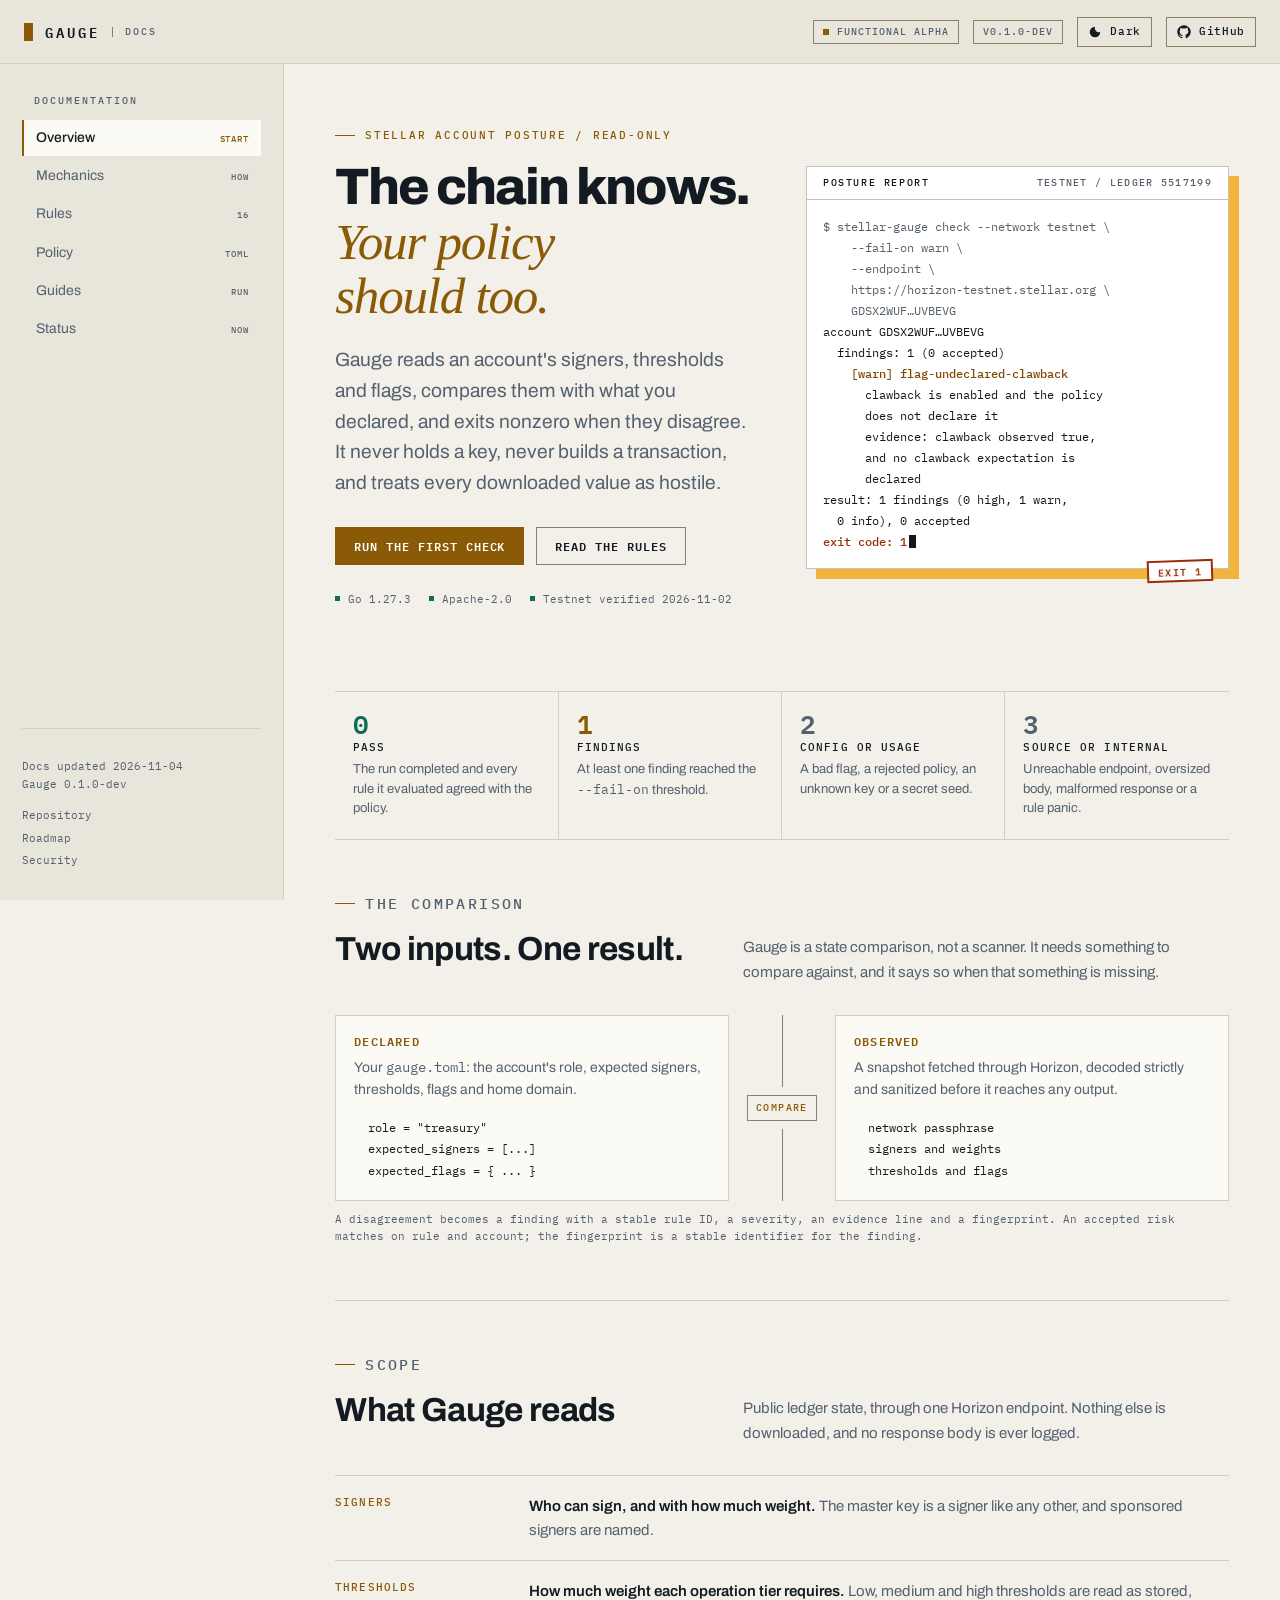
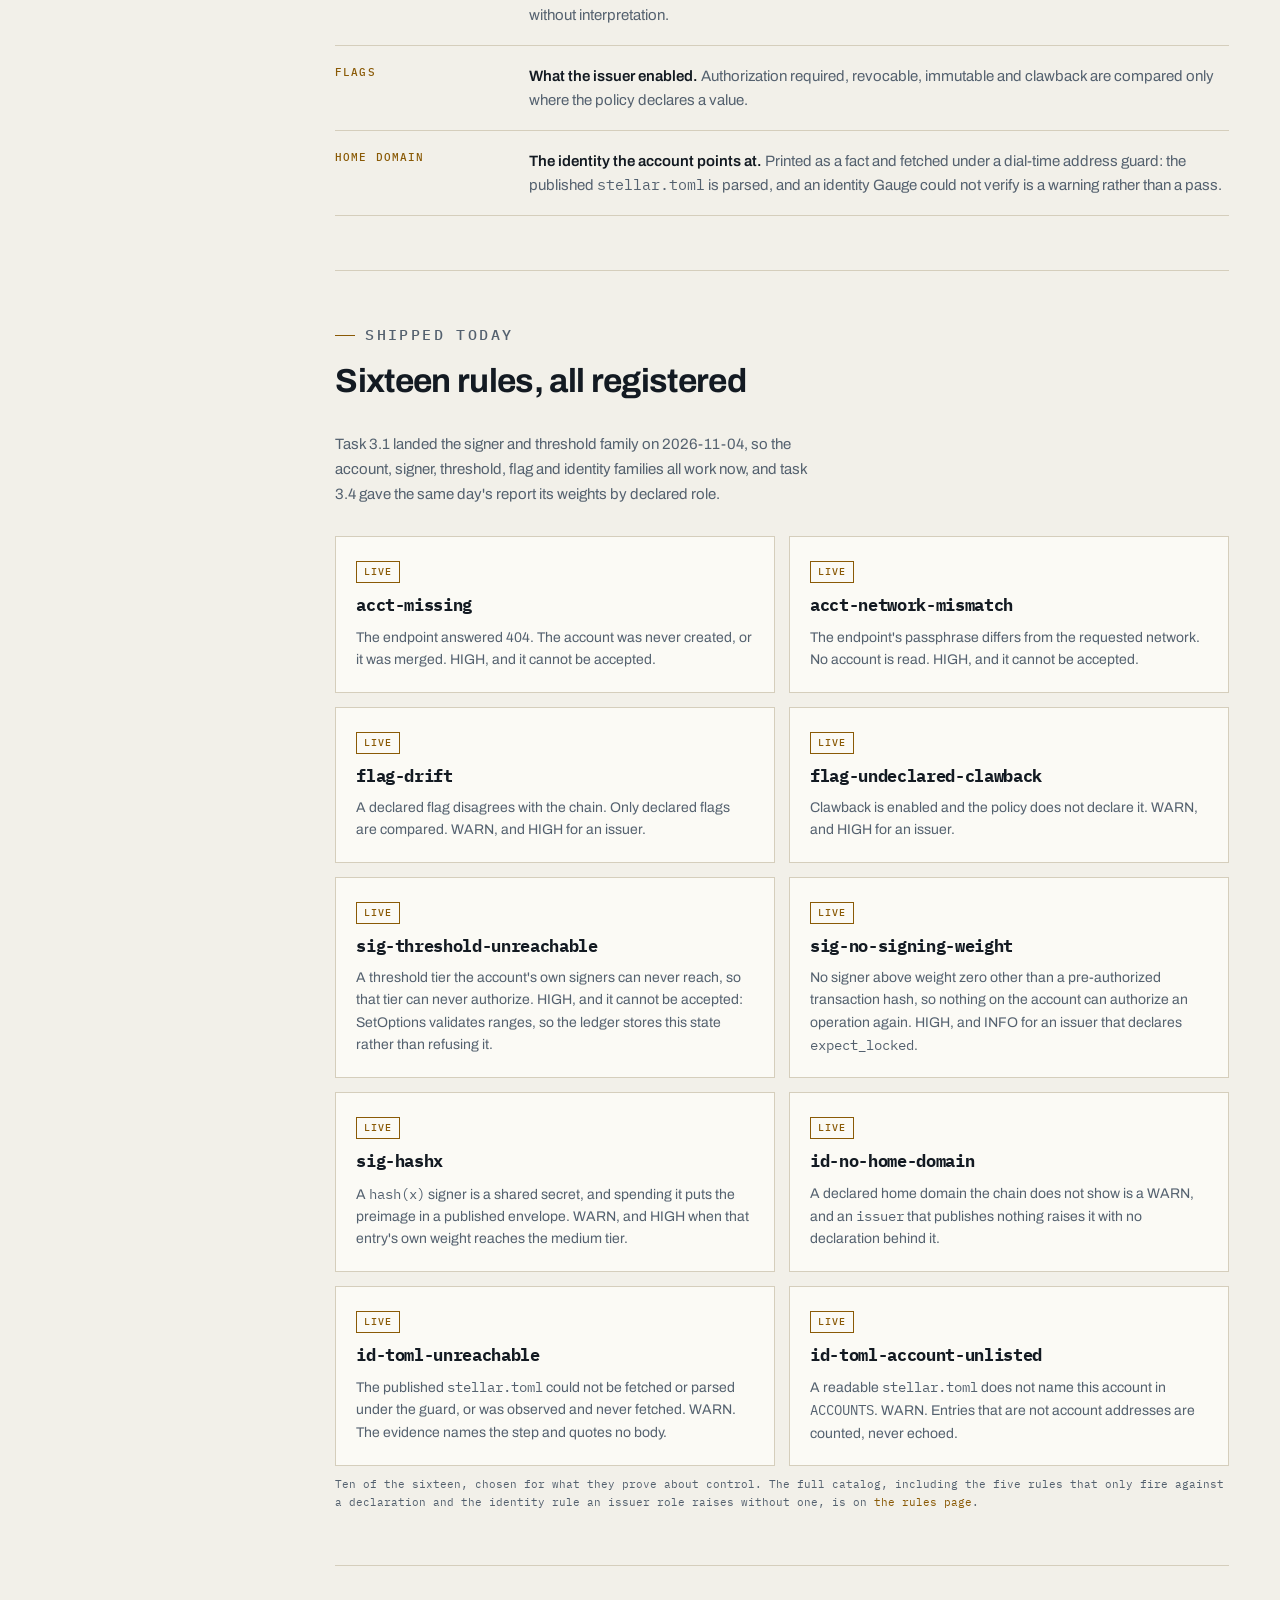
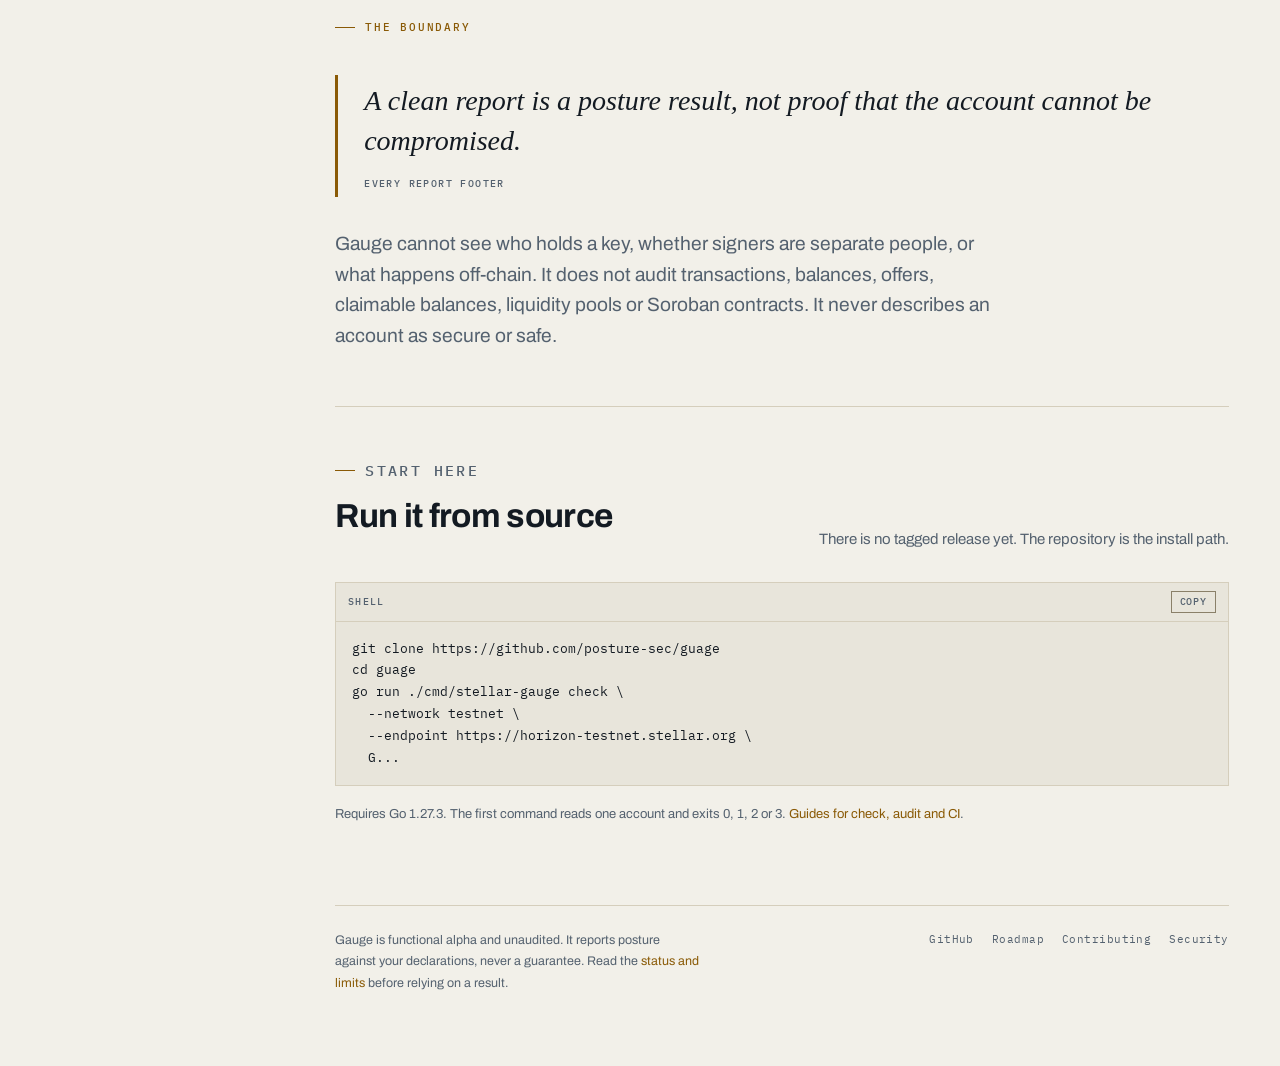
==== site/index.html @ 460bf040 "feat(policy): weight findings by declared role (3.4) 3.1 registered nine rules that report who can a" ====
<!doctype html>
<html lang="en">
<head>
  <meta charset="utf-8">
  <meta name="viewport" content="width=device-width, initial-scale=1">
  <title>Gauge: read-only posture audits for Stellar accounts</title>
  <meta name="description" content="Gauge reads a Stellar account's signers, thresholds and flags, compares them with the policy you declared, and exits nonzero when they disagree. Read-only, secret-free, fail-closed.">
  <meta property="og:type" content="website">
  <meta property="og:title" content="Gauge: read-only posture audits for Stellar accounts">
  <meta property="og:description" content="Compare the signers, thresholds and flags Stellar holds with the policy you declared. Read-only. Secret-free. Fail-closed.">
  <meta property="og:url" content="https://posture-sec.github.io/guage/">
  <meta property="og:image" content="https://posture-sec.github.io/guage/assets/og.png">
  <link rel="icon" href="assets/favicon.svg" type="image/svg+xml">
  <meta name="theme-color" content="#080b10">
  <script>
    // Choose the theme before first paint so neither mode flashes the other.
    (() => {
      let stored = null;
      try { stored = localStorage.getItem("gauge-theme"); } catch {}
      const light = stored ? stored === "light" : matchMedia("(prefers-color-scheme: light)").matches;
      document.documentElement.dataset.theme = light ? "light" : "dark";
      document.documentElement.dataset.themeReady = "";
    })();
  </script>
  <link rel="preconnect" href="https://fonts.googleapis.com">
  <link rel="preconnect" href="https://fonts.gstatic.com" crossorigin>
  <link href="https://fonts.googleapis.com/css2?family=Archivo:wght@400;500;600;700;800&family=IBM+Plex+Mono:wght@400;500;600&display=swap" rel="stylesheet">
  <link rel="stylesheet" href="assets/site.css">
  <script src="assets/site.js" defer></script>
</head>
<body data-page="overview">
  <a class="skip-link" href="#main">Skip to content</a>
  <div class="site">
    <header class="topbar">
      <a class="brand" href="index.html"><span class="brand-mark"></span>Gauge<span class="brand-sub">docs</span></a>
      <div class="topbar-right">
        <span class="status-pill">Functional alpha</span>
        <span class="version-pill">v0.1.0-dev</span>
        <button class="theme-toggle" type="button" aria-label="Switch to light theme">
          <svg class="icon-sun" viewBox="0 0 24 24" aria-hidden="true"><circle cx="12" cy="12" r="5" fill="currentColor"/><path fill="none" stroke="currentColor" stroke-width="2" d="M12 1.5v3M12 19.5v3M1.5 12h3M19.5 12h3M4.4 4.4l2.1 2.1M17.5 17.5l2.1 2.1M19.6 4.4l-2.1 2.1M6.5 17.5l-2.1 2.1"/></svg>
          <svg class="icon-moon" viewBox="0 0 24 24" aria-hidden="true"><path fill="currentColor" d="M12 3a9 9 0 1 0 9 9 7 7 0 0 1-9-9z"/></svg>
          <span>Light</span>
        </button>
        <a class="icon-link" href="https://github.com/posture-sec/guage">
          <svg viewBox="0 0 24 24" aria-hidden="true"><path fill="currentColor" d="M12 .5C5.7.5.5 5.7.5 12c0 5.1 3.3 9.4 7.9 10.9.6.1.8-.3.8-.6v-2c-3.2.7-3.9-1.5-3.9-1.5-.5-1.3-1.2-1.7-1.2-1.7-1-.7.1-.7.1-.7 1.1.1 1.7 1.2 1.7 1.2 1 1.7 2.6 1.2 3.2.9.1-.7.4-1.2.7-1.5-2.6-.3-5.3-1.3-5.3-5.8 0-1.3.5-2.3 1.2-3.1-.1-.3-.5-1.5.1-3.1 0 0 1-.3 3.2 1.2a11 11 0 0 1 5.8 0C17.1 4.2 18.1 4.5 18.1 4.5c.6 1.6.2 2.8.1 3.1.8.8 1.2 1.8 1.2 3.1 0 4.5-2.7 5.5-5.3 5.8.4.4.8 1.1.8 2.2v3.3c0 .3.2.7.8.6 4.6-1.5 7.9-5.8 7.9-10.9C23.5 5.7 18.3.5 12 .5z"/></svg>
          <span>GitHub</span>
        </a>
      </div>
    </header>

    <aside class="sidebar">
      <p class="side-label">Documentation</p>
      <nav class="side-nav" aria-label="Documentation">
        <a href="index.html" aria-current="page">Overview <span>start</span></a>
        <a href="mechanics.html">Mechanics <span>how</span></a>
        <a href="rules.html">Rules <span>16</span></a>
        <a href="policy.html">Policy <span>toml</span></a>
        <a href="guides.html">Guides <span>run</span></a>
        <a href="status.html">Status <span>now</span></a>
      </nav>
      <div class="side-meta">
        <p>Docs updated 2026-11-04<br>Gauge 0.1.0-dev</p>
        <a href="https://github.com/posture-sec/guage">Repository</a>
        <a href="https://github.com/posture-sec/guage/blob/main/ROADMAP.md">Roadmap</a>
        <a href="https://github.com/posture-sec/guage/blob/main/SECURITY.md">Security</a>
      </div>
    </aside>

    <main class="main" id="main">
      <div class="content">
        <section class="hero">
          <div class="hero-copy">
            <p class="eyebrow">Stellar account posture / read-only</p>
            <h1>The chain knows. <em>Your policy should too.</em></h1>
            <p class="lede">Gauge reads an account's signers, thresholds and flags, compares them with what you declared, and exits nonzero when they disagree. It never holds a key, never builds a transaction, and treats every downloaded value as hostile.</p>
            <div class="hero-actions">
              <a class="button" href="guides.html">Run the first check</a>
              <a class="button button--ghost" href="rules.html">Read the rules</a>
            </div>
            <ul class="hero-meta">
              <li>Go 1.27.3</li>
              <li>Apache-2.0</li>
              <li>Testnet verified 2026-11-02</li>
            </ul>
          </div>

          <figure class="report" aria-label="Excerpt of a Gauge report from a testnet run">
            <figcaption class="report-head">
              <span class="report-title">Posture report</span>
              <span>testnet / ledger 5517199</span>
            </figcaption>
            <pre class="report-body"><span class="report-line report-line--dim" style="--i:0">$ stellar-gauge check --network testnet \
    --fail-on warn \
    --endpoint \
    https://horizon-testnet.stellar.org \
    GDSX2WUF…UVBEVG</span><span class="report-line" style="--i:1">account GDSX2WUF…UVBEVG</span><span class="report-line" style="--i:2">  findings: 1 (0 accepted)</span><span class="report-line report-line--warn" style="--i:3">    [warn] flag-undeclared-clawback</span><span class="report-line" style="--i:4">      clawback is enabled and the policy</span><span class="report-line" style="--i:5">      does not declare it</span><span class="report-line" style="--i:6">      evidence: clawback observed true,</span><span class="report-line" style="--i:7">      and no clawback expectation is</span><span class="report-line" style="--i:8">      declared</span><span class="report-line" style="--i:9">result: 1 findings (0 high, 1 warn,</span><span class="report-line" style="--i:10">  0 info), 0 accepted</span><span class="report-line report-line--high" style="--i:11">exit code: 1<span class="caret" aria-hidden="true"></span></span></pre>
            <span class="stamp">Exit 1</span>
          </figure>
        </section>

        <section class="rail" aria-label="Exit codes">
          <div class="rail-item">
            <span class="rail-code">0</span>
            <span class="rail-label">Pass</span>
            <p class="rail-copy">The run completed and every rule it evaluated agreed with the policy.</p>
          </div>
          <div class="rail-item">
            <span class="rail-code">1</span>
            <span class="rail-label">Findings</span>
            <p class="rail-copy">At least one finding reached the <code>--fail-on</code> threshold.</p>
          </div>
          <div class="rail-item">
            <span class="rail-code">2</span>
            <span class="rail-label">Config or usage</span>
            <p class="rail-copy">A bad flag, a rejected policy, an unknown key or a secret seed.</p>
          </div>
          <div class="rail-item">
            <span class="rail-code">3</span>
            <span class="rail-label">Source or internal</span>
            <p class="rail-copy">Unreachable endpoint, oversized body, malformed response or a rule panic.</p>
          </div>
        </section>

        <section class="section">
          <div class="section-head">
            <div>
              <p class="eyebrow">The comparison</p>
              <h2>Two inputs. One result.</h2>
            </div>
            <p>Gauge is a state comparison, not a scanner. It needs something to compare against, and it says so when that something is missing.</p>
          </div>
          <div class="flow">
            <div class="flow-card">
              <h3>Declared</h3>
              <p>Your <code>gauge.toml</code>: the account's role, expected signers, thresholds, flags and home domain.</p>
              <ul class="flow-list">
                <li>role = "treasury"</li>
                <li>expected_signers = [...]</li>
                <li>expected_flags = { ... }</li>
              </ul>
            </div>
            <div class="flow-op" aria-hidden="true"><span>Compare</span></div>
            <div class="flow-card">
              <h3>Observed</h3>
              <p>A snapshot fetched through Horizon, decoded strictly and sanitized before it reaches any output.</p>
              <ul class="flow-list">
                <li>network passphrase</li>
                <li>signers and weights</li>
                <li>thresholds and flags</li>
              </ul>
            </div>
          </div>
          <p class="table-caption">A disagreement becomes a finding with a stable rule ID, a severity, an evidence line and a fingerprint. An accepted risk matches on rule and account; the fingerprint is a stable identifier for the finding.</p>
        </section>

        <section class="section">
          <div class="section-head">
            <div>
              <p class="eyebrow">Scope</p>
              <h2>What Gauge reads</h2>
            </div>
            <p>Public ledger state, through one Horizon endpoint. Nothing else is downloaded, and no response body is ever logged.</p>
          </div>
          <dl class="ledger">
            <div class="ledger-row">
              <dt>Signers</dt>
              <dd><strong>Who can sign, and with how much weight.</strong> The master key is a signer like any other, and sponsored signers are named.</dd>
            </div>
            <div class="ledger-row">
              <dt>Thresholds</dt>
              <dd><strong>How much weight each operation tier requires.</strong> Low, medium and high thresholds are read as stored, without interpretation.</dd>
            </div>
            <div class="ledger-row">
              <dt>Flags</dt>
              <dd><strong>What the issuer enabled.</strong> Authorization required, revocable, immutable and clawback are compared only where the policy declares a value.</dd>
            </div>
            <div class="ledger-row">
              <dt>Home domain</dt>
              <dd><strong>The identity the account points at.</strong> Printed as a fact and fetched under a dial-time address guard: the published <code>stellar.toml</code> is parsed, and an identity Gauge could not verify is a warning rather than a pass.</dd>
            </div>
          </dl>
        </section>

        <section class="section">
          <div class="section-head">
            <div>
              <p class="eyebrow">Shipped today</p>
              <h2>Sixteen rules, all registered</h2>
            </div>
            <p>Task 3.1 landed the signer and threshold family on 2026-11-04, so the account, signer, threshold, flag and identity families all work now, and task 3.4 gave the same day's report its weights by declared role.</p>
          </div>
          <div class="cards">
            <article class="card">
              <span class="chip chip--live">Live</span>
              <h3><code>acct-missing</code></h3>
              <p>The endpoint answered 404. The account was never created, or it was merged. HIGH, and it cannot be accepted.</p>
            </article>
            <article class="card">
              <span class="chip chip--live">Live</span>
              <h3><code>acct-network-mismatch</code></h3>
              <p>The endpoint's passphrase differs from the requested network. No account is read. HIGH, and it cannot be accepted.</p>
            </article>
            <article class="card">
              <span class="chip chip--live">Live</span>
              <h3><code>flag-drift</code></h3>
              <p>A declared flag disagrees with the chain. Only declared flags are compared. WARN, and HIGH for an issuer.</p>
            </article>
            <article class="card">
              <span class="chip chip--live">Live</span>
              <h3><code>flag-undeclared-clawback</code></h3>
              <p>Clawback is enabled and the policy does not declare it. WARN, and HIGH for an issuer.</p>
            </article>
            <article class="card">
              <span class="chip chip--live">Live</span>
              <h3><code>sig-threshold-unreachable</code></h3>
              <p>A threshold tier the account's own signers can never reach, so that tier can never authorize. HIGH, and it cannot be accepted: SetOptions validates ranges, so the ledger stores this state rather than refusing it.</p>
            </article>
            <article class="card">
              <span class="chip chip--live">Live</span>
              <h3><code>sig-no-signing-weight</code></h3>
              <p>No signer above weight zero other than a pre-authorized transaction hash, so nothing on the account can authorize an operation again. HIGH, and INFO for an issuer that declares <code>expect_locked</code>.</p>
            </article>
            <article class="card">
              <span class="chip chip--live">Live</span>
              <h3><code>sig-hashx</code></h3>
              <p>A <code>hash(x)</code> signer is a shared secret, and spending it puts the preimage in a published envelope. WARN, and HIGH when that entry's own weight reaches the medium tier.</p>
            </article>
            <article class="card">
              <span class="chip chip--live">Live</span>
              <h3><code>id-no-home-domain</code></h3>
              <p>A declared home domain the chain does not show is a WARN, and an <code>issuer</code> that publishes nothing raises it with no declaration behind it.</p>
            </article>
            <article class="card">
              <span class="chip chip--live">Live</span>
              <h3><code>id-toml-unreachable</code></h3>
              <p>The published <code>stellar.toml</code> could not be fetched or parsed under the guard, or was observed and never fetched. WARN. The evidence names the step and quotes no body.</p>
            </article>
            <article class="card">
              <span class="chip chip--live">Live</span>
              <h3><code>id-toml-account-unlisted</code></h3>
              <p>A readable <code>stellar.toml</code> does not name this account in <code>ACCOUNTS</code>. WARN. Entries that are not account addresses are counted, never echoed.</p>
            </article>
          </div>
          <p class="table-caption">Ten of the sixteen, chosen for what they prove about control. The full catalog, including the five rules that only fire against a declaration and the identity rule an <code>issuer</code> role raises without one, is on <a href="rules.html">the rules page</a>.</p>
        </section>

        <section class="section">
          <p class="eyebrow">The boundary</p>
          <blockquote class="limits">
            A clean report is a posture result, not proof that the account cannot be compromised.
            <cite>Every report footer</cite>
          </blockquote>
          <p class="lede">Gauge cannot see who holds a key, whether signers are separate people, or what happens off-chain. It does not audit transactions, balances, offers, claimable balances, liquidity pools or Soroban contracts. It never describes an account as secure or safe.</p>
        </section>

        <section class="section">
          <div class="section-head">
            <div>
              <p class="eyebrow">Start here</p>
              <h2>Run it from source</h2>
            </div>
            <p>There is no tagged release yet. The repository is the install path.</p>
          </div>
          <div class="code" data-copy>
            <div class="code-label"><span>Shell</span></div>
            <pre>git clone https://github.com/posture-sec/guage
cd guage
go run ./cmd/stellar-gauge check \
  --network testnet \
  --endpoint https://horizon-testnet.stellar.org \
  G...</pre>
          </div>
          <p class="small muted">Requires Go 1.27.3. The first command reads one account and exits 0, 1, 2 or 3. <a href="guides.html">Guides for check, audit and CI</a>.</p>
        </section>

        <footer class="footer">
          <p>Gauge is functional alpha and unaudited. It reports posture against your declarations, never a guarantee. Read the <a href="status.html">status and limits</a> before relying on a result.</p>
          <div class="footer-links">
            <a href="https://github.com/posture-sec/guage">GitHub</a>
            <a href="https://github.com/posture-sec/guage/blob/main/ROADMAP.md">Roadmap</a>
            <a href="https://github.com/posture-sec/guage/blob/main/CONTRIBUTING.md">Contributing</a>
            <a href="https://github.com/posture-sec/guage/blob/main/SECURITY.md">Security</a>
          </div>
        </footer>
      </div>
    </main>
  </div>
</body>
</html>
---- site/assets/site.css ----
/* Gauge documentation site.
   Flat ink and paper palette in two themes. No gradients anywhere.
   Dark is the default; [data-theme="light"] on <html> switches the tokens. */

:root {
  color-scheme: dark;
  --void: #080b10;
  --deck: #0d131a;
  --panel: #121a23;
  --panel-2: #16202a;
  --line: #24313d;
  --line-strong: #3a4c5e;
  --bone: #e9e6dd;
  --mute: #93a2b2;
  --micro: #7a8fa1;
  --amber: #f2b33d;
  --amber-deep: #c98a12;
  --on-accent: #101720;
  --accent-block: #f2b33d;
  --paper: #ede8da;
  --paper-line: #c7bfa9;
  --ink: #101720;
  --ink-mute: #5a6570;
  --ink-warn: #8a5200;
  --ink-high: #a3320f;
  --ink-pass: #1d6b58;
  --teal: #69c9b0;
  --sig-high: #ff9b91;
  --sig-high-line: #6b312c;
  --sig-warn-line: #6b5326;
  --sig-pass-line: #2f5c50;
  --font-sans: "Archivo", ui-sans-serif, system-ui, -apple-system, "Segoe UI", sans-serif;
  --font-mono: "IBM Plex Mono", ui-monospace, SFMono-Regular, Menlo, Consolas, monospace;
  --font-serif: Georgia, "Times New Roman", serif;
  --sidebar: 284px;
  --content: 840px;
  --topbar: 64px;
}

/* Light: the same ink and paper identity read the other way round, a dark
   ink sheet on a pale desk. Accent values darken so every text pair keeps at
   least 4.5:1; the block shadow stays bright amber so the signature holds. */

:root[data-theme="light"] {
  color-scheme: light;
  --void: #f2f0e9;
  --deck: #e8e5db;
  --panel: #fbfaf5;
  --panel-2: #f6f4ec;
  --line: #d5cebc;
  --line-strong: #8a8069;
  --bone: #131a22;
  --mute: #54616f;
  --micro: #5a6672;
  --amber: #8a5a06;
  --amber-deep: #6d4703;
  --on-accent: #ffffff;
  --accent-block: #f2b33d;
  --paper: #ffffff;
  --paper-line: #c9c2ae;
  --ink: #101720;
  --ink-mute: #55606b;
  --ink-warn: #7d4a00;
  --ink-high: #9a2c0b;
  --ink-pass: #155c4a;
  --teal: #0f6d55;
  --sig-high: #b3261e;
  --sig-high-line: #e2b7b1;
  --sig-warn-line: #e0cb96;
  --sig-pass-line: #a8d2c4;
}

*,
*::before,
*::after {
  box-sizing: border-box;
}

html {
  scroll-behavior: smooth;
}

@media (prefers-reduced-motion: reduce) {
  html {
    scroll-behavior: auto;
  }
}

body {
  margin: 0;
  background: var(--void);
  color: var(--bone);
  font-family: var(--font-sans);
  font-size: 16px;
  line-height: 1.65;
  -webkit-font-smoothing: antialiased;
  text-rendering: optimizeLegibility;
}

::selection {
  background: var(--amber);
  color: var(--on-accent);
}

a {
  color: var(--amber);
  text-decoration: none;
}

a:hover {
  text-decoration: underline;
  text-underline-offset: 3px;
  text-decoration-thickness: 1px;
}

:focus-visible {
  outline: 2px solid var(--amber);
  outline-offset: 3px;
}

img,
svg {
  max-width: 100%;
}

code,
kbd,
samp,
pre {
  font-family: var(--font-mono);
}

/* A long inline token (an install command, a URL) otherwise sets a floor under
   the paragraph width and pushes the page past a 320px viewport. Block code
   keeps its own horizontal scroll. */
p code,
li code,
dd code {
  overflow-wrap: anywhere;
}

.skip-link {
  position: absolute;
  left: 16px;
  top: -80px;
  z-index: 100;
  padding: 10px 14px;
  background: var(--amber);
  color: var(--on-accent);
  font: 600 12px/1 var(--font-mono);
  letter-spacing: 0.08em;
  text-transform: uppercase;
}

.skip-link:focus {
  top: 12px;
}

.site {
  display: grid;
  grid-template-columns: var(--sidebar) minmax(0, 1fr);
  grid-template-rows: var(--topbar) 1fr;
  min-height: 100vh;
}

/* Top bar */

.topbar {
  position: sticky;
  top: 0;
  z-index: 30;
  grid-column: 1 / -1;
  display: flex;
  align-items: center;
  gap: 20px;
  height: var(--topbar);
  padding: 0 24px;
  background: var(--deck);
  border-bottom: 1px solid var(--line);
}

.brand {
  display: inline-flex;
  align-items: center;
  gap: 12px;
  color: var(--bone);
  font: 600 14px/1 var(--font-mono);
  letter-spacing: 0.22em;
  text-transform: uppercase;
}

.brand:hover {
  text-decoration: none;
}

.brand-mark {
  width: 9px;
  height: 18px;
  background: var(--amber);
}

.brand-sub {
  padding-left: 12px;
  border-left: 1px solid var(--line-strong);
  color: var(--mute);
  font: 500 10px/1 var(--font-mono);
  letter-spacing: 0.18em;
  text-transform: uppercase;
}

.topbar-right {
  display: flex;
  align-items: center;
  gap: 14px;
  margin-left: auto;
}

.status-pill,
.version-pill {
  display: inline-flex;
  align-items: center;
  gap: 8px;
  padding: 6px 9px;
  border: 1px solid var(--line-strong);
  color: var(--mute);
  font: 500 10px/1 var(--font-mono);
  letter-spacing: 0.1em;
  text-transform: uppercase;
  white-space: nowrap;
}

.status-pill::before {
  content: "";
  width: 6px;
  height: 6px;
  background: var(--amber);
}

.icon-link {
  display: inline-flex;
  align-items: center;
  gap: 8px;
  padding: 7px 10px;
  border: 1px solid var(--line-strong);
  color: var(--bone);
  font: 500 11px/1 var(--font-mono);
  letter-spacing: 0.06em;
}

.icon-link:hover {
  border-color: var(--amber);
  color: var(--amber);
  text-decoration: none;
}

.icon-link svg {
  width: 14px;
  height: 14px;
}

/* Theme toggle. The icon and label name the mode the click gives you: a sun and
   "Light" while the page is dark. It stays hidden until the head script marks
   the document ready, because an inert toggle is worse than no toggle. */

.theme-toggle {
  display: inline-flex;
  align-items: center;
  gap: 8px;
  padding: 7px 10px;
  border: 1px solid var(--line-strong);
  background: transparent;
  color: var(--bone);
  font: 500 11px/1 var(--font-mono);
  letter-spacing: 0.06em;
  white-space: nowrap;
  cursor: pointer;
}

.theme-toggle:hover {
  border-color: var(--amber);
  color: var(--amber);
  text-decoration: none;
}

.theme-toggle svg {
  width: 14px;
  height: 14px;
}

.theme-toggle .icon-moon {
  display: none;
}

:root[data-theme="light"] .theme-toggle .icon-sun {
  display: none;
}

:root[data-theme="light"] .theme-toggle .icon-moon {
  display: inline;
}

html:not([data-theme-ready]) .theme-toggle {
  display: none;
}

/* Sidebar */

.sidebar {
  position: sticky;
  top: var(--topbar);
  align-self: start;
  display: flex;
  flex-direction: column;
  height: calc(100vh - var(--topbar));
  overflow-y: auto;
  padding: 32px 22px 28px;
  background: var(--deck);
  border-right: 1px solid var(--line);
}

.side-label {
  margin: 0 0 14px 12px;
  color: var(--mute);
  font: 500 10px/1 var(--font-mono);
  letter-spacing: 0.2em;
  text-transform: uppercase;
}

.side-nav {
  display: flex;
  flex-direction: column;
  gap: 2px;
}

.side-nav a {
  display: flex;
  align-items: baseline;
  justify-content: space-between;
  gap: 12px;
  padding: 9px 12px;
  border-left: 2px solid transparent;
  color: var(--mute);
  font-size: 14px;
  line-height: 1.3;
}

.side-nav a:hover {
  background: var(--panel);
  color: var(--bone);
  text-decoration: none;
}

.side-nav a[aria-current="page"] {
  border-left-color: var(--amber);
  background: var(--panel);
  color: var(--bone);
  font-weight: 500;
}

.side-nav a span {
  /* 9px mono, so it needs the same 4.5:1 as body text. --line-strong reads as
     a hairline on a dark surface (2.2:1) and fails as type. */
  color: var(--micro);
  font: 500 9px/1 var(--font-mono);
  letter-spacing: 0.1em;
  text-transform: uppercase;
}

.side-nav a[aria-current="page"] span {
  color: var(--amber);
}

.side-meta {
  margin-top: auto;
  padding-top: 28px;
  border-top: 1px solid var(--line);
  color: var(--mute);
  font: 400 11px/1.7 var(--font-mono);
}

.side-meta p {
  margin: 0 0 10px;
}

.side-meta a {
  display: block;
  color: var(--mute);
  padding: 2px 0;
}

.side-meta a:hover {
  color: var(--amber);
}

/* Main content */

.main {
  min-width: 0;
  padding: 52px clamp(22px, 4vw, 56px) 72px;
}

.content {
  width: 100%;
  max-width: var(--content);
  margin: 0 auto;
}

body[data-page="overview"] .content {
  max-width: 1200px;
}

body[data-page="overview"] h1 {
  font-size: clamp(36px, 4vw, 54px);
  line-height: 1.06;
}

.eyebrow {
  display: flex;
  align-items: center;
  gap: 10px;
  margin: 0 0 18px;
  color: var(--amber);
  font: 500 11px/1.3 var(--font-mono);
  letter-spacing: 0.16em;
  text-transform: uppercase;
}

.eyebrow::before {
  content: "";
  flex: none;
  width: 20px;
  height: 1px;
  background: var(--amber);
}

h1,
h2,
h3,
h4 {
  margin: 0;
  font-weight: 700;
  letter-spacing: -0.02em;
  text-wrap: balance;
}

h1 {
  margin-bottom: 22px;
  font-size: clamp(38px, 4.6vw, 68px);
  line-height: 1.02;
  letter-spacing: -0.04em;
  font-weight: 800;
}

h1 em {
  display: block;
  font-family: var(--font-serif);
  font-style: italic;
  font-weight: 400;
  letter-spacing: -0.025em;
  color: var(--amber);
}

h2 {
  margin-bottom: 16px;
  font-size: clamp(25px, 2.6vw, 36px);
  line-height: 1.12;
}

h3 {
  margin-bottom: 10px;
  font-size: 19px;
  line-height: 1.25;
}

h4 {
  margin-bottom: 6px;
  font-size: 15px;
  line-height: 1.3;
}

p {
  margin: 0 0 16px;
}

p:last-child {
  margin-bottom: 0;
}

.lede {
  max-width: 62ch;
  color: var(--mute);
  font-size: clamp(17px, 1.5vw, 20px);
  line-height: 1.6;
}

.mono {
  font-family: var(--font-mono);
}

.muted {
  color: var(--mute);
}

.small {
  font-size: 13px;
}

hr {
  height: 0;
  margin: 0;
  border: 0;
  border-top: 1px solid var(--line);
}

/* Hero */

.hero {
  display: grid;
  grid-template-columns: minmax(0, 1fr) minmax(0, 1fr);
  gap: clamp(32px, 4vw, 48px);
  align-items: center;
  padding: 12px 0 48px;
}

.hero-copy .lede {
  margin-bottom: 28px;
}

.hero-actions {
  display: flex;
  flex-wrap: wrap;
  gap: 12px;
  margin-bottom: 26px;
}

.button {
  display: inline-flex;
  align-items: center;
  gap: 10px;
  padding: 12px 18px;
  border: 1px solid var(--amber);
  background: var(--amber);
  color: var(--on-accent);
  font: 600 12px/1 var(--font-mono);
  letter-spacing: 0.08em;
  text-transform: uppercase;
}

.button:hover {
  background: var(--amber-deep);
  border-color: var(--amber-deep);
  text-decoration: none;
}

.button--ghost {
  background: transparent;
  color: var(--bone);
  border-color: var(--line-strong);
}

.button--ghost:hover {
  background: var(--panel);
  border-color: var(--amber);
  color: var(--amber);
}

.button svg {
  width: 14px;
  height: 14px;
}

.hero-meta {
  display: flex;
  flex-wrap: wrap;
  gap: 8px 18px;
  margin: 0;
  padding: 0;
  list-style: none;
  color: var(--mute);
  font: 400 11px/1.5 var(--font-mono);
}

.hero-meta li {
  display: inline-flex;
  align-items: center;
  gap: 8px;
}

.hero-meta li::before {
  content: "";
  width: 5px;
  height: 5px;
  background: var(--teal);
}

/* Report card, the signature element */

.report {
  position: relative;
  margin: 0;
  border: 1px solid var(--paper-line);
  background: var(--paper);
  color: var(--ink);
  box-shadow: 10px 10px 0 var(--accent-block);
  font-family: var(--font-mono);
  font-size: 12px;
  line-height: 1.75;
}

.report-head {
  display: flex;
  align-items: center;
  justify-content: space-between;
  gap: 16px;
  padding: 10px 16px;
  border-bottom: 1px solid var(--paper-line);
  color: var(--ink-mute);
  font: 500 10px/1.2 var(--font-mono);
  letter-spacing: 0.13em;
  text-transform: uppercase;
}

.report-title {
  color: var(--ink);
  letter-spacing: 0.16em;
}

.report-body {
  margin: 0;
  padding: 16px;
  overflow-x: auto;
  white-space: pre-wrap;
  word-break: break-word;
}

.report-line {
  display: block;
}

.report-line--dim {
  color: var(--ink-mute);
}

.report-line--warn {
  color: var(--ink-warn);
  font-weight: 500;
}

.report-line--high {
  color: var(--ink-high);
  font-weight: 500;
}

.report-line--pass {
  color: var(--ink-pass);
  font-weight: 500;
}

.stamp {
  position: absolute;
  right: 14px;
  bottom: -14px;
  padding: 4px 9px;
  border: 2px solid var(--ink-high);
  background: var(--paper);
  color: var(--ink-high);
  font: 600 10px/1 var(--font-mono);
  letter-spacing: 0.14em;
  text-transform: uppercase;
  transform: rotate(-2deg);
}

.caret {
  display: inline-block;
  width: 7px;
  height: 13px;
  margin-left: 2px;
  background: var(--ink);
  vertical-align: -2px;
}

@media (prefers-reduced-motion: no-preference) {
  .report-line {
    opacity: 0;
    animation: ledger-in 0.34s ease-out forwards;
    animation-delay: calc(var(--i, 0) * 80ms + 120ms);
  }

  .caret {
    animation: blink 1.1s steps(1, end) infinite;
  }
}

@keyframes ledger-in {
  from {
    opacity: 0;
    transform: translateY(4px);
  }
  to {
    opacity: 1;
    transform: none;
  }
}

@keyframes blink {
  50% {
    opacity: 0;
  }
}

/* Exit code rail */

.rail {
  display: grid;
  grid-template-columns: repeat(4, minmax(0, 1fr));
  margin: 36px 0 0;
  border-top: 1px solid var(--line);
  border-bottom: 1px solid var(--line);
}

.rail-item {
  padding: 18px 18px 20px;
  border-right: 1px solid var(--line);
}

.rail-item:last-child {
  border-right: 0;
}

.rail-code {
  display: block;
  margin-bottom: 4px;
  color: var(--mute);
  font: 600 26px/1 var(--font-mono);
}

.rail-item:first-child .rail-code {
  color: var(--teal);
}

.rail-item:nth-child(2) .rail-code {
  color: var(--amber);
}

.rail-label {
  display: block;
  margin-bottom: 6px;
  color: var(--bone);
  font: 500 11px/1.3 var(--font-mono);
  letter-spacing: 0.1em;
  text-transform: uppercase;
}

.rail-copy {
  margin: 0;
  color: var(--mute);
  font-size: 13px;
  line-height: 1.5;
}

/* Sections */

.section {
  padding: 54px 0;
  border-bottom: 1px solid var(--line);
}

.section:last-of-type {
  border-bottom: 0;
  padding-bottom: 24px;
}

.section-head {
  display: flex;
  flex-wrap: wrap;
  align-items: flex-end;
  justify-content: space-between;
  gap: 16px 32px;
  margin-bottom: 30px;
}

.section-head > * {
  margin-bottom: 0;
}

.section-head p {
  max-width: 54ch;
  color: var(--mute);
  font-size: 15px;
}

/* Comparison flow */

.flow {
  display: grid;
  grid-template-columns: minmax(0, 1fr) auto minmax(0, 1fr);
  gap: 14px;
  align-items: stretch;
}

.flow-card {
  padding: 18px;
  border: 1px solid var(--line);
  background: var(--panel);
}

.flow-card h3 {
  margin-bottom: 8px;
  font: 600 12px/1.3 var(--font-mono);
  letter-spacing: 0.1em;
  text-transform: uppercase;
  color: var(--amber);
}

.flow-card p {
  color: var(--mute);
  font-size: 14px;
  line-height: 1.55;
}

.flow-list {
  margin: 12px 0 0;
  padding: 0;
  list-style: none;
  font: 400 12px/1.8 var(--font-mono);
  color: var(--bone);
}

.flow-list li::before {
  content: "  ";
  white-space: pre;
}

.flow-op {
  display: flex;
  flex-direction: column;
  align-items: center;
  justify-content: center;
  gap: 8px;
  padding: 0 4px;
  color: var(--mute);
  font: 500 10px/1.2 var(--font-mono);
  letter-spacing: 0.14em;
  text-transform: uppercase;
  text-align: center;
}

.flow-op::before,
.flow-op::after {
  content: "";
  width: 1px;
  flex: 1;
  background: var(--line-strong);
}

.flow-op span {
  padding: 6px 8px;
  border: 1px solid var(--line-strong);
  color: var(--amber);
  white-space: nowrap;
}

/* Ledger list */

.ledger {
  margin: 0;
  border-top: 1px solid var(--line);
}

.ledger-row {
  display: grid;
  grid-template-columns: 170px minmax(0, 1fr);
  gap: 24px;
  padding: 18px 0;
  border-bottom: 1px solid var(--line);
}

.ledger-row dt {
  margin: 0;
  color: var(--amber);
  font: 500 11px/1.5 var(--font-mono);
  letter-spacing: 0.1em;
  text-transform: uppercase;
}

.ledger-row dd {
  margin: 0;
  color: var(--mute);
  font-size: 15px;
  line-height: 1.6;
}

.ledger-row dd strong {
  color: var(--bone);
  font-weight: 600;
}

/* Cards */

.cards {
  display: grid;
  grid-template-columns: repeat(2, minmax(0, 1fr));
  gap: 14px;
}

.card {
  padding: 20px;
  border: 1px solid var(--line);
  background: var(--panel);
}

.card h3 {
  font-size: 17px;
}

.card p {
  color: var(--mute);
  font-size: 14px;
  line-height: 1.6;
}

.card .chip {
  margin-bottom: 12px;
}

/* Chips */

.chip {
  display: inline-flex;
  align-items: center;
  gap: 6px;
  padding: 3px 7px;
  border: 1px solid var(--line-strong);
  color: var(--mute);
  font: 500 10px/1.4 var(--font-mono);
  letter-spacing: 0.09em;
  text-transform: uppercase;
  white-space: nowrap;
}

.chip--live {
  border-color: var(--amber);
  color: var(--amber);
}

.chip--high {
  border-color: var(--sig-high-line);
  color: var(--sig-high);
}

.chip--warn {
  border-color: var(--sig-warn-line);
  color: var(--amber);
}

.chip--pass {
  border-color: var(--sig-pass-line);
  color: var(--teal);
}

.chip-row {
  display: flex;
  flex-wrap: wrap;
  gap: 8px;
  margin-bottom: 24px;
}

/* Tables */

.table-wrap {
  overflow-x: auto;
  border: 1px solid var(--line);
}

table {
  width: 100%;
  min-width: 620px;
  border-collapse: collapse;
  font-size: 14px;
}

th {
  padding: 11px 14px;
  border-bottom: 1px solid var(--line);
  background: var(--panel);
  color: var(--mute);
  font: 500 10px/1.4 var(--font-mono);
  letter-spacing: 0.11em;
  text-align: left;
  text-transform: uppercase;
  white-space: nowrap;
}

td {
  padding: 12px 14px;
  border-bottom: 1px solid var(--line);
  color: var(--mute);
  vertical-align: top;
  line-height: 1.5;
}

tr:last-child td {
  border-bottom: 0;
}

td:first-child {
  color: var(--bone);
  font-family: var(--font-mono);
  font-size: 12.5px;
  white-space: nowrap;
}

td strong {
  color: var(--bone);
  font-weight: 500;
}

.table-caption {
  margin: 10px 0 0;
  color: var(--mute);
  font: 400 11px/1.6 var(--font-mono);
}

.rule-table td:nth-child(2) {
  color: var(--bone);
  font-family: var(--font-mono);
  font-size: 12px;
  white-space: nowrap;
}

/* Rule details */

.rule {
  margin-bottom: 14px;
  padding: 22px;
  border: 1px solid var(--line);
  background: var(--panel);
}

.rule-head {
  display: flex;
  flex-wrap: wrap;
  align-items: center;
  gap: 10px 14px;
  margin-bottom: 14px;
}

.rule-head h3 {
  margin: 0;
  color: var(--amber);
  font: 600 15px/1.3 var(--font-mono);
  letter-spacing: 0;
}

.rule p {
  max-width: 70ch;
  color: var(--mute);
  font-size: 14.5px;
}

.rule dl {
  display: grid;
  grid-template-columns: 128px minmax(0, 1fr);
  gap: 8px 18px;
  margin: 16px 0 0;
  padding-top: 16px;
  border-top: 1px solid var(--line);
  font-size: 13.5px;
}

.rule dt {
  color: var(--mute);
  font: 500 10px/1.6 var(--font-mono);
  letter-spacing: 0.1em;
  text-transform: uppercase;
}

.rule dd {
  margin: 0;
  color: var(--bone);
}

.rule dd code {
  color: var(--amber);
  font-size: 12.5px;
}

/* Code blocks */

.code {
  position: relative;
  margin: 0 0 18px;
  border: 1px solid var(--line);
  background: var(--deck);
}

.code:last-child {
  margin-bottom: 0;
}

.code-label {
  display: flex;
  align-items: center;
  justify-content: space-between;
  gap: 12px;
  padding: 8px 12px;
  border-bottom: 1px solid var(--line);
  color: var(--mute);
  font: 500 10px/1.3 var(--font-mono);
  letter-spacing: 0.12em;
  text-transform: uppercase;
}

.code pre {
  margin: 0;
  padding: 16px;
  overflow-x: auto;
  color: var(--bone);
  font-size: 12.5px;
  line-height: 1.75;
  tab-size: 2;
}

.code--paper {
  border-color: var(--paper-line);
  background: var(--paper);
}

.code--paper .code-label {
  border-bottom-color: var(--paper-line);
  color: var(--ink-mute);
}

.code--paper pre {
  color: var(--ink);
}

.code--paper .c {
  color: var(--ink-mute);
}

.copy {
  padding: 4px 8px;
  border: 1px solid var(--line-strong);
  background: transparent;
  color: var(--mute);
  font: 500 10px/1.2 var(--font-mono);
  letter-spacing: 0.08em;
  text-transform: uppercase;
  cursor: pointer;
}

.copy:hover {
  border-color: var(--amber);
  color: var(--amber);
}

.code--paper .copy {
  border-color: var(--paper-line);
  color: var(--ink-mute);
}

.code--paper .copy:hover {
  border-color: var(--ink);
  color: var(--ink);
}

.copy[data-copied="true"] {
  border-color: var(--teal);
  color: var(--teal);
}

/* Callouts and quotes */

.note {
  margin: 24px 0;
  padding: 16px 20px;
  border: 1px solid var(--line);
  border-left: 2px solid var(--amber);
  background: var(--panel);
  color: var(--mute);
  font-size: 14.5px;
  line-height: 1.6;
}

.note strong {
  color: var(--bone);
}

.note p:last-child {
  margin-bottom: 0;
}

.limits {
  margin: 40px 0 32px;
  padding: 6px 0 6px 26px;
  border-left: 3px solid var(--amber);
  color: var(--bone);
  font: italic 400 clamp(20px, 2.2vw, 28px) / 1.45 var(--font-serif);
}

.limits cite {
  display: block;
  margin-top: 14px;
  color: var(--mute);
  font: 500 10px/1.5 var(--font-mono);
  font-style: normal;
  letter-spacing: 0.14em;
  text-transform: uppercase;
}

/* Status list */

.status-list {
  margin: 0;
  padding: 0;
  list-style: none;
  border-top: 1px solid var(--line);
}

.status-list li {
  display: grid;
  grid-template-columns: 130px minmax(0, 1fr);
  gap: 20px;
  padding: 14px 0;
  border-bottom: 1px solid var(--line);
  font-size: 14.5px;
}

.status-list b {
  color: var(--mute);
  font: 500 10px/1.7 var(--font-mono);
  letter-spacing: 0.1em;
  text-transform: uppercase;
}

.status-list span {
  color: var(--bone);
}

ol.status-list {
  counter-reset: step;
}

ol.status-list li {
  counter-increment: step;
}

ol.status-list b::before {
  content: counter(step, decimal-leading-zero);
  display: block;
  margin-bottom: 3px;
  color: var(--amber);
  letter-spacing: 0.14em;
}

/* Footer */

.footer {
  display: flex;
  flex-wrap: wrap;
  align-items: flex-start;
  justify-content: space-between;
  gap: 20px 40px;
  margin-top: 56px;
  padding-top: 24px;
  border-top: 1px solid var(--line);
  color: var(--mute);
  font-size: 12.5px;
  line-height: 1.7;
}

.footer p {
  margin: 0;
  max-width: 52ch;
}

.footer-links {
  display: flex;
  flex-wrap: wrap;
  gap: 8px 18px;
  font-family: var(--font-mono);
  font-size: 11px;
  letter-spacing: 0.04em;
}

.footer-links a {
  color: var(--mute);
}

.footer-links a:hover {
  color: var(--amber);
}

/* 404 */

.not-found {
  display: flex;
  flex-direction: column;
  justify-content: center;
  min-height: 52vh;
}

.not-found-code {
  margin: 0 0 8px;
  color: var(--amber);
  font: 600 clamp(80px, 16vw, 180px) / 0.9 var(--font-mono);
  letter-spacing: -0.05em;
}

/* Responsive */

@media (max-width: 1120px) {
  .hero {
    grid-template-columns: 1fr;
    gap: 40px;
    align-items: start;
  }

  .report {
    max-width: 620px;
  }
}

@media (max-width: 900px) {
  .site {
    grid-template-columns: 1fr;
    grid-template-rows: var(--topbar) auto 1fr;
  }

  .site > * {
    min-width: 0;
  }

  .sidebar {
    position: static;
    height: auto;
    overflow: visible;
    padding: 14px 18px;
    border-right: 0;
    border-bottom: 1px solid var(--line);
  }

  .side-label,
  .side-meta {
    display: none;
  }

  .side-nav {
    flex-direction: row;
    gap: 4px;
    overflow-x: auto;
    scrollbar-width: thin;
  }

  .side-nav a {
    flex: none;
    padding: 10px 12px;
    border-left: 0;
    border-bottom: 2px solid transparent;
    font-size: 13px;
    white-space: nowrap;
  }

  .side-nav a[aria-current="page"] {
    border-left-color: transparent;
    border-bottom-color: var(--amber);
  }

  .side-nav a span {
    display: none;
  }

  .main {
    padding: 36px 22px 56px;
  }

  .brand-sub {
    display: none;
  }
}

@media (max-width: 700px) {
  .status-pill {
    display: none;
  }

  .rail {
    grid-template-columns: repeat(2, minmax(0, 1fr));
  }

  .rail-item:nth-child(2) {
    border-right: 0;
  }

  .rail-item:nth-child(-n + 2) {
    border-bottom: 1px solid var(--line);
  }

  .flow {
    grid-template-columns: 1fr;
  }

  .flow-op {
    flex-direction: row;
    padding: 4px 0;
  }

  .flow-op::before,
  .flow-op::after {
    width: 100%;
    height: 1px;
    flex: 1;
  }

  .cards {
    grid-template-columns: 1fr;
  }

  .ledger-row,
  .status-list li,
  .rule dl {
    grid-template-columns: 1fr;
    gap: 6px;
  }

  .section {
    padding: 40px 0;
  }

  .table-wrap::after {
    content: "Swipe to see every column";
    display: block;
    padding: 8px 12px;
    border-top: 1px solid var(--line);
    color: var(--mute);
    font: 400 10px/1.4 var(--font-mono);
    letter-spacing: 0.06em;
  }

  /* Keep the row label in view while the rest of the table is swiped. */
  .table-wrap:not(.table-wrap--cards) th:first-child,
  .table-wrap:not(.table-wrap--cards) td:first-child {
    position: sticky;
    left: 0;
    z-index: 1;
    box-shadow: 1px 0 0 var(--line);
  }

  .table-wrap:not(.table-wrap--cards) td:first-child {
    background: var(--void);
  }

  .table-wrap--cards {
    overflow: visible;
    border: 0;
  }

  .table-wrap--cards::after {
    display: none;
  }

  .rule-table {
    display: block;
    min-width: 0;
  }

  .rule-table thead {
    display: none;
  }

  .rule-table tbody {
    display: block;
  }

  .rule-table tr {
    display: grid;
    grid-template-columns: minmax(0, 1fr) auto auto;
    gap: 4px 10px;
    padding: 14px 0;
    border-bottom: 1px solid var(--line);
  }

  .rule-table td {
    display: block;
    padding: 0;
    border: 0;
  }

  .rule-table td:nth-child(1) {
    grid-column: 1 / -1;
    grid-row: 1;
    color: var(--mute);
    font: 500 10px/1.5 var(--font-mono);
    letter-spacing: 0.1em;
    text-transform: uppercase;
  }

  .rule-table td:nth-child(2) {
    grid-column: 1;
    grid-row: 2;
    align-self: center;
    white-space: normal;
    overflow-wrap: anywhere;
  }

  .rule-table td:nth-child(3) {
    grid-column: 1 / -1;
    grid-row: 3;
    font-size: 13.5px;
  }

  .rule-table td:nth-child(4) {
    grid-column: 2;
    grid-row: 2;
    align-self: center;
    white-space: normal;
  }

  .rule-table td:nth-child(5) {
    grid-column: 3;
    grid-row: 2;
    align-self: center;
  }

  .report {
    font-size: 11px;
    box-shadow: 6px 6px 0 var(--accent-block);
  }

  .stamp {
    right: 10px;
  }
}

@media (max-width: 480px) {
  .topbar {
    padding: 0 14px;
    gap: 12px;
  }

  .version-pill {
    display: none;
  }

  .brand {
    font-size: 12px;
    letter-spacing: 0.16em;
  }

  .icon-link span {
    display: none;
  }

  .icon-link {
    padding: 8px;
  }

  .theme-toggle span {
    display: none;
  }

  .theme-toggle {
    padding: 8px;
  }

  .main {
    padding: 28px 16px 48px;
  }

  .side-nav {
    flex-wrap: wrap;
    overflow-x: visible;
  }

  .footer {
    flex-direction: column;
  }
}

@media print {
  .topbar,
  .sidebar,
  .hero-actions,
  .copy {
    display: none;
  }

  .site {
    display: block;
  }

  /* Printing must not inherit whichever theme is on screen: backgrounds are
     dropped by the printer, so every text colour has to work on paper. */
  body,
  h1,
  h2,
  h3,
  h4,
  p,
  li,
  a,
  th,
  td,
  code,
  pre,
  .chip {
    background: transparent;
    color: #111;
  }

  .table-wrap,
  table,
  th,
  td {
    border-color: #999;
  }

  .report {
    box-shadow: none;
  }
}
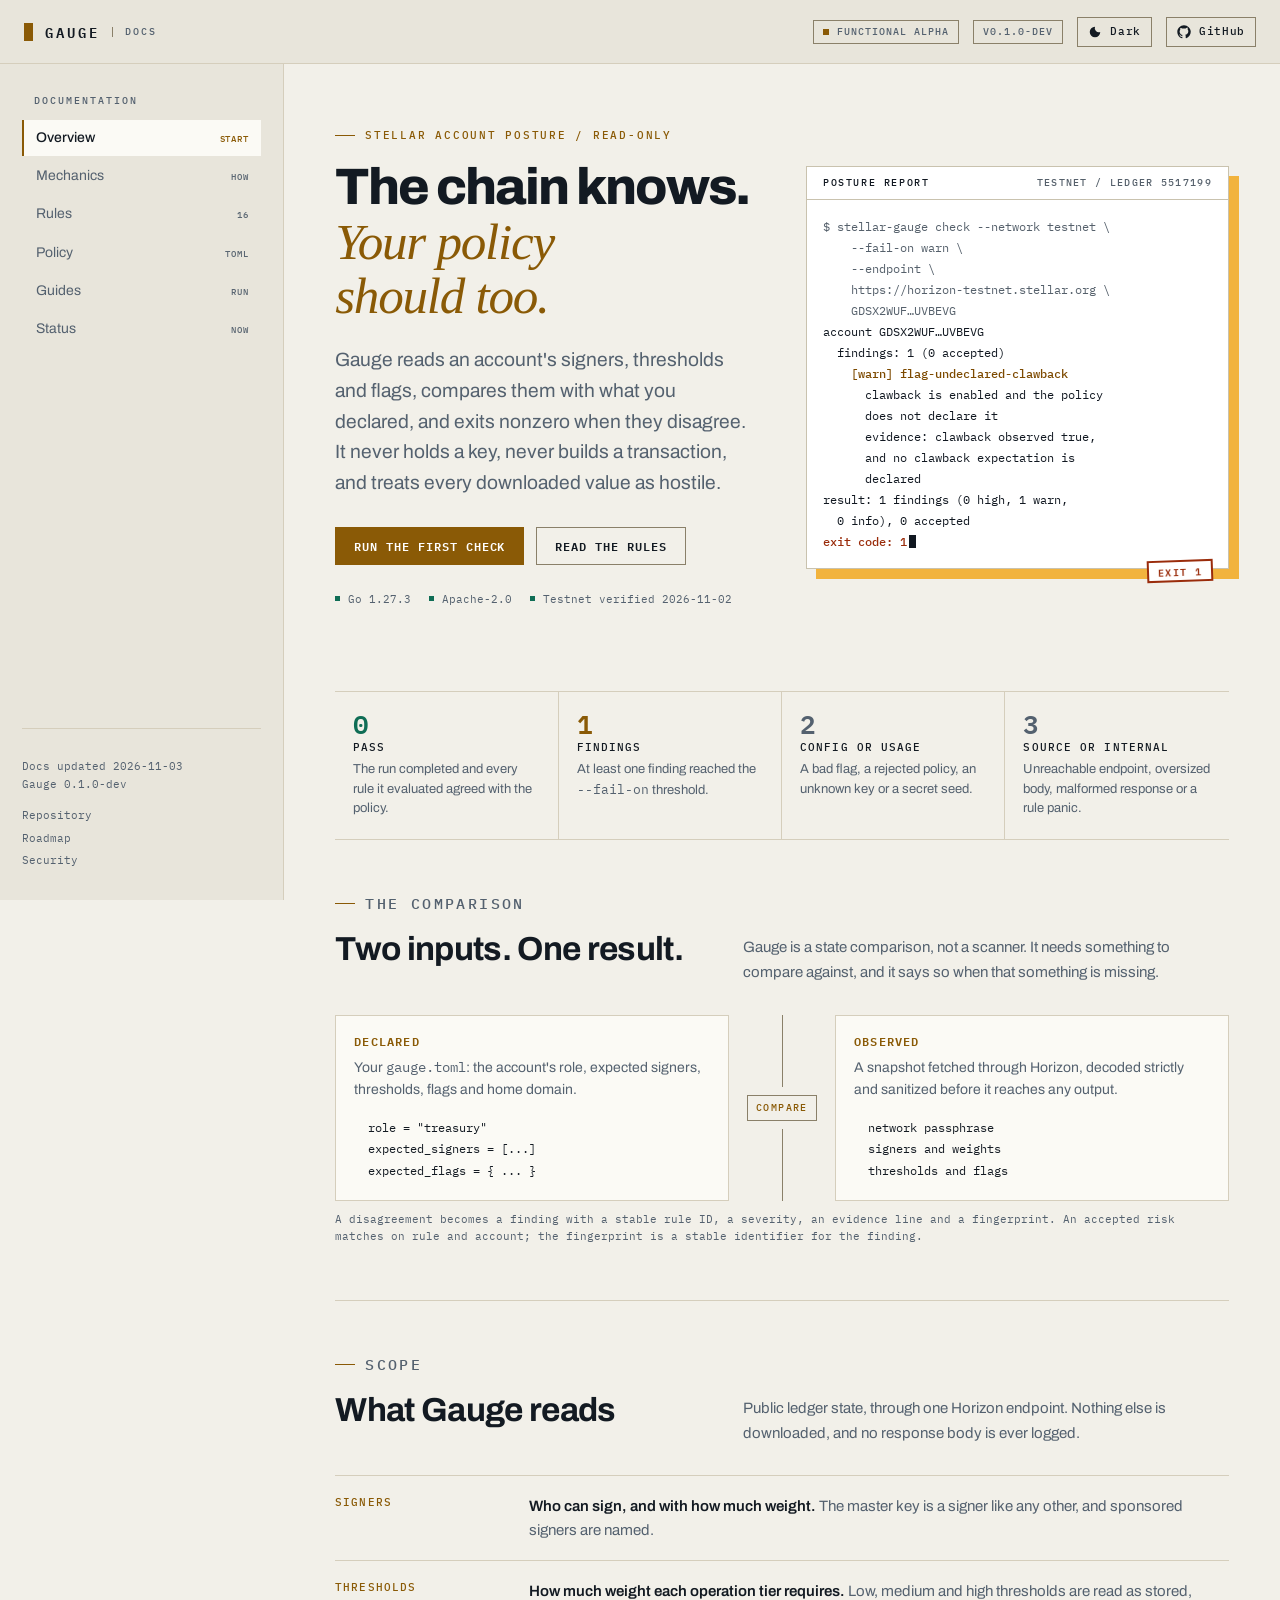
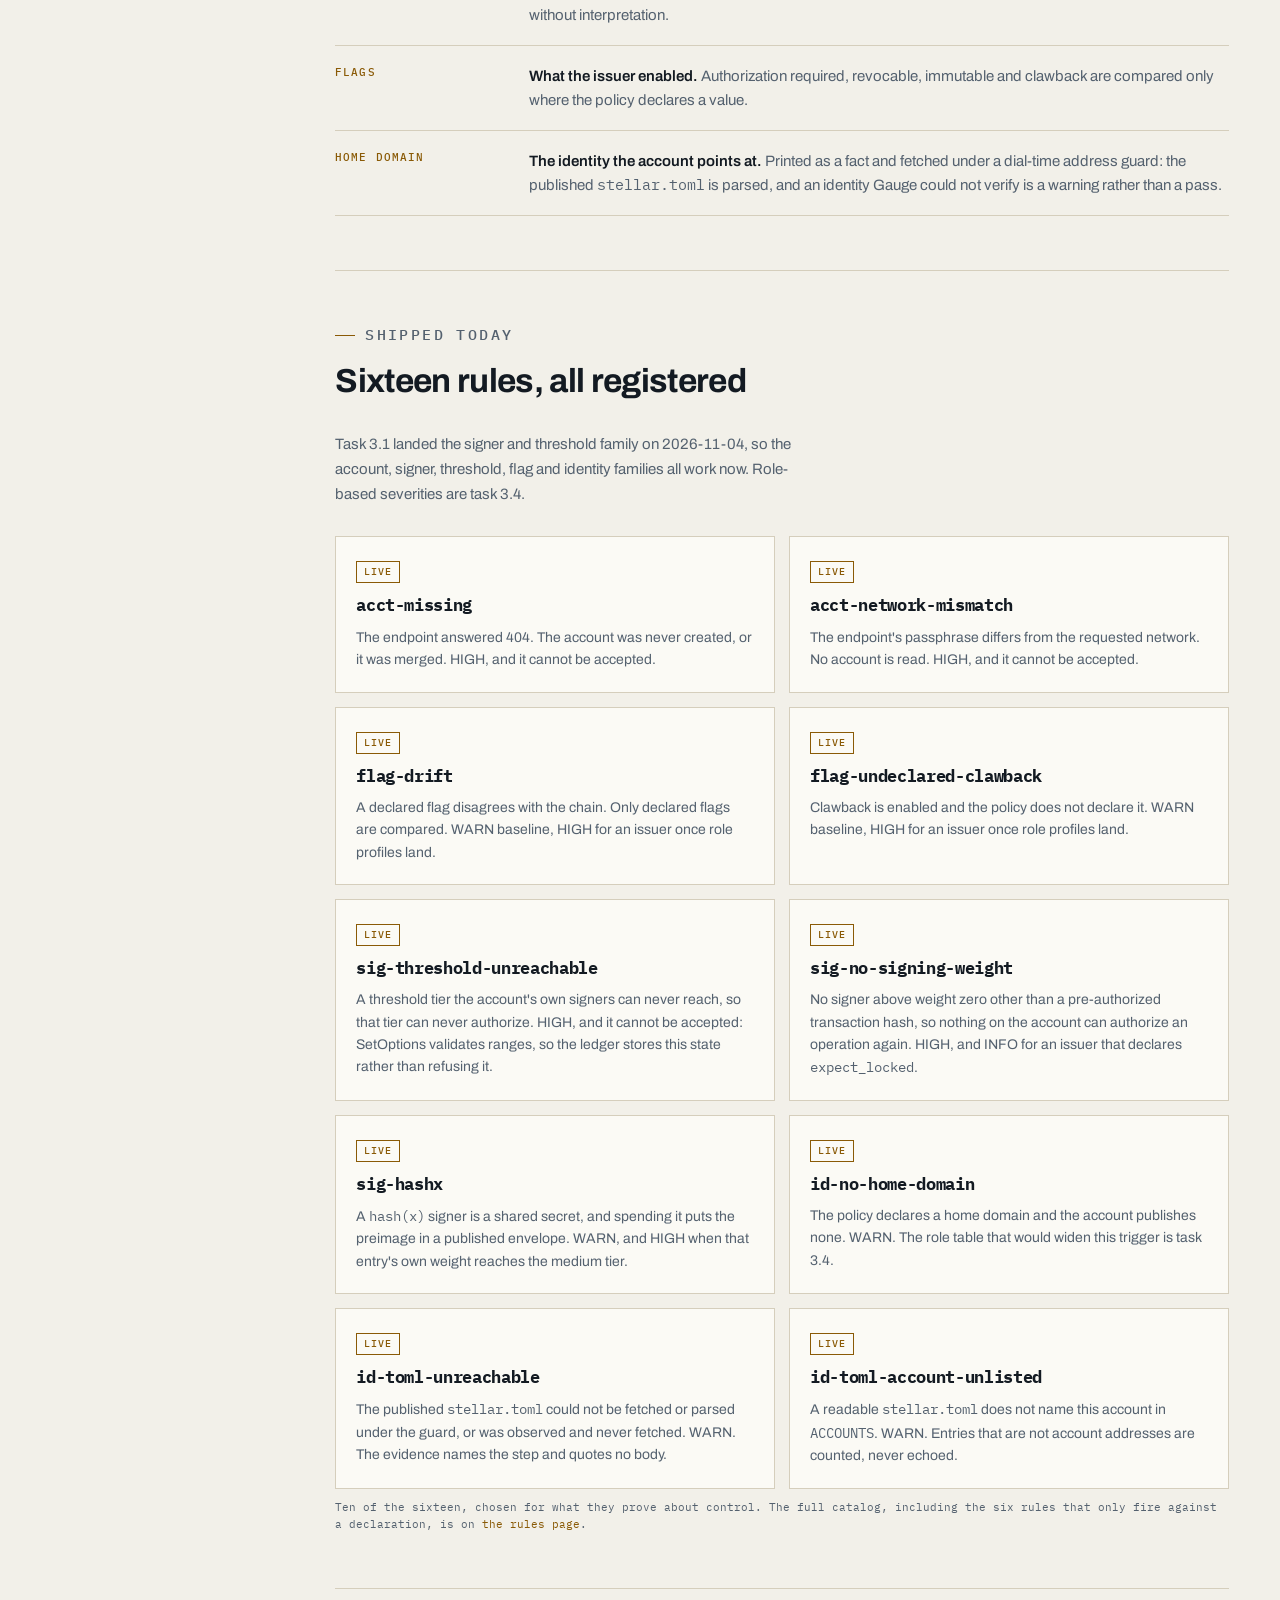
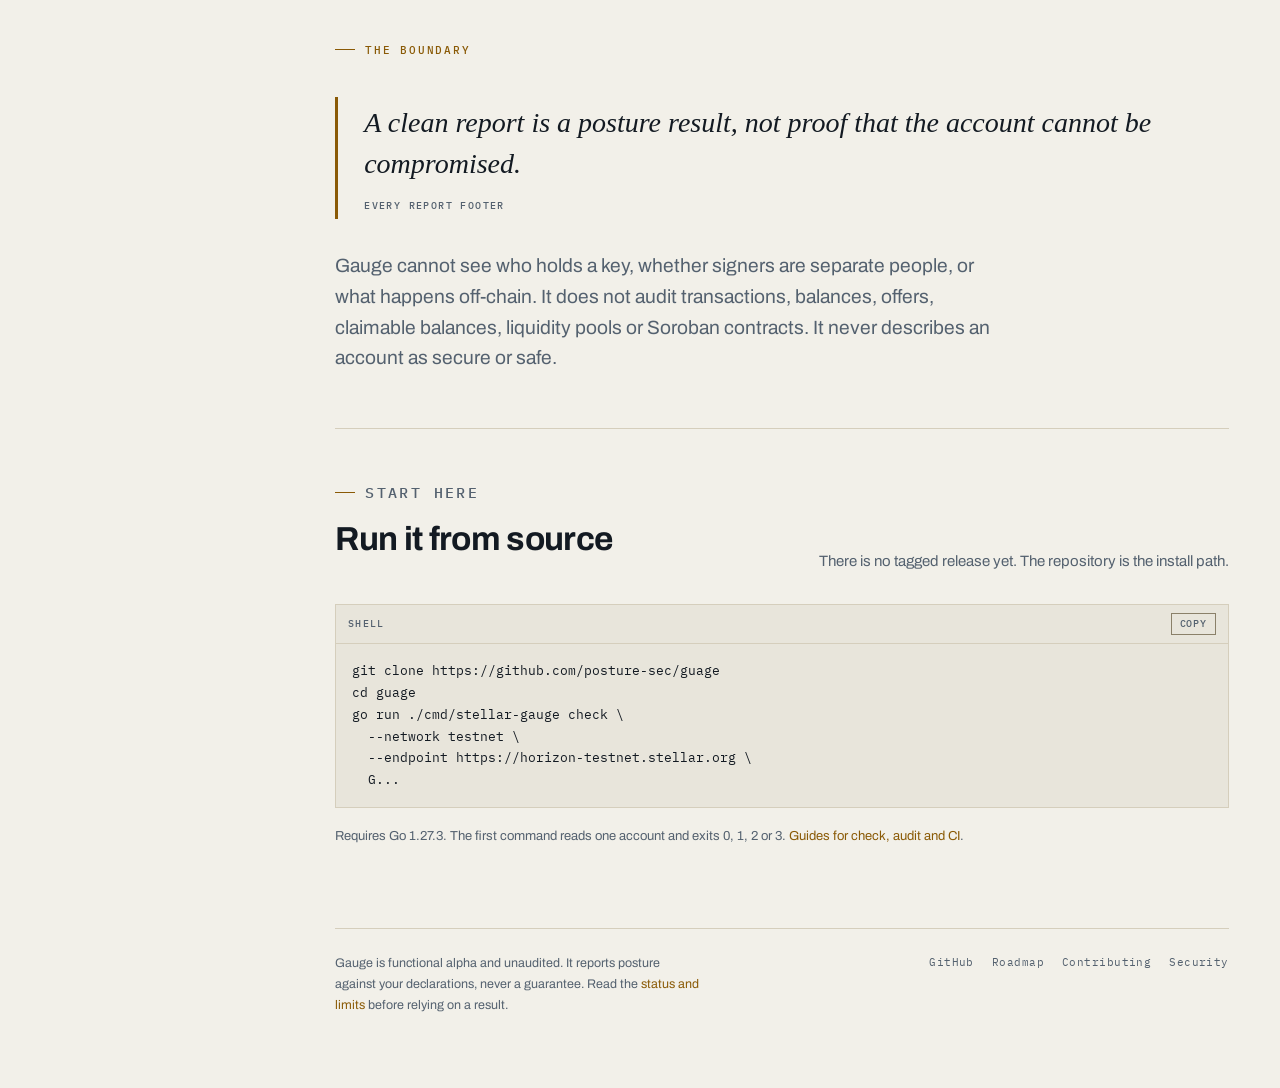
==== commit c7931d79: "Merge pull request #114 from posture-sec/feat/3.1-signer-rules feat(rules): register the nine signer" ====
--- a/site/index.html
+++ b/site/index.html
@@ -59,7 +59,7 @@
         <a href="status.html">Status <span>now</span></a>
       </nav>
       <div class="side-meta">
-        <p>Docs updated 2026-11-04<br>Gauge 0.1.0-dev</p>
+        <p>Docs updated 2026-11-03<br>Gauge 0.1.0-dev</p>
         <a href="https://github.com/posture-sec/guage">Repository</a>
         <a href="https://github.com/posture-sec/guage/blob/main/ROADMAP.md">Roadmap</a>
         <a href="https://github.com/posture-sec/guage/blob/main/SECURITY.md">Security</a>
@@ -187,7 +187,7 @@
               <p class="eyebrow">Shipped today</p>
               <h2>Sixteen rules, all registered</h2>
             </div>
-            <p>Task 3.1 landed the signer and threshold family on 2026-11-04, so the account, signer, threshold, flag and identity families all work now, and task 3.4 gave the same day's report its weights by declared role.</p>
+            <p>Task 3.1 landed the signer and threshold family on 2026-11-04, so the account, signer, threshold, flag and identity families all work now. Role-based severities are task 3.4.</p>
           </div>
           <div class="cards">
             <article class="card">
@@ -203,12 +203,12 @@
             <article class="card">
               <span class="chip chip--live">Live</span>
               <h3><code>flag-drift</code></h3>
-              <p>A declared flag disagrees with the chain. Only declared flags are compared. WARN, and HIGH for an issuer.</p>
+              <p>A declared flag disagrees with the chain. Only declared flags are compared. WARN baseline, HIGH for an issuer once role profiles land.</p>
             </article>
             <article class="card">
               <span class="chip chip--live">Live</span>
               <h3><code>flag-undeclared-clawback</code></h3>
-              <p>Clawback is enabled and the policy does not declare it. WARN, and HIGH for an issuer.</p>
+              <p>Clawback is enabled and the policy does not declare it. WARN baseline, HIGH for an issuer once role profiles land.</p>
             </article>
             <article class="card">
               <span class="chip chip--live">Live</span>
@@ -228,7 +228,7 @@
             <article class="card">
               <span class="chip chip--live">Live</span>
               <h3><code>id-no-home-domain</code></h3>
-              <p>A declared home domain the chain does not show is a WARN, and an <code>issuer</code> that publishes nothing raises it with no declaration behind it.</p>
+              <p>The policy declares a home domain and the account publishes none. WARN. The role table that would widen this trigger is task 3.4.</p>
             </article>
             <article class="card">
               <span class="chip chip--live">Live</span>
@@ -241,7 +241,7 @@
               <p>A readable <code>stellar.toml</code> does not name this account in <code>ACCOUNTS</code>. WARN. Entries that are not account addresses are counted, never echoed.</p>
             </article>
           </div>
-          <p class="table-caption">Ten of the sixteen, chosen for what they prove about control. The full catalog, including the five rules that only fire against a declaration and the identity rule an <code>issuer</code> role raises without one, is on <a href="rules.html">the rules page</a>.</p>
+          <p class="table-caption">Ten of the sixteen, chosen for what they prove about control. The full catalog, including the six rules that only fire against a declaration, is on <a href="rules.html">the rules page</a>.</p>
         </section>
 
         <section class="section">
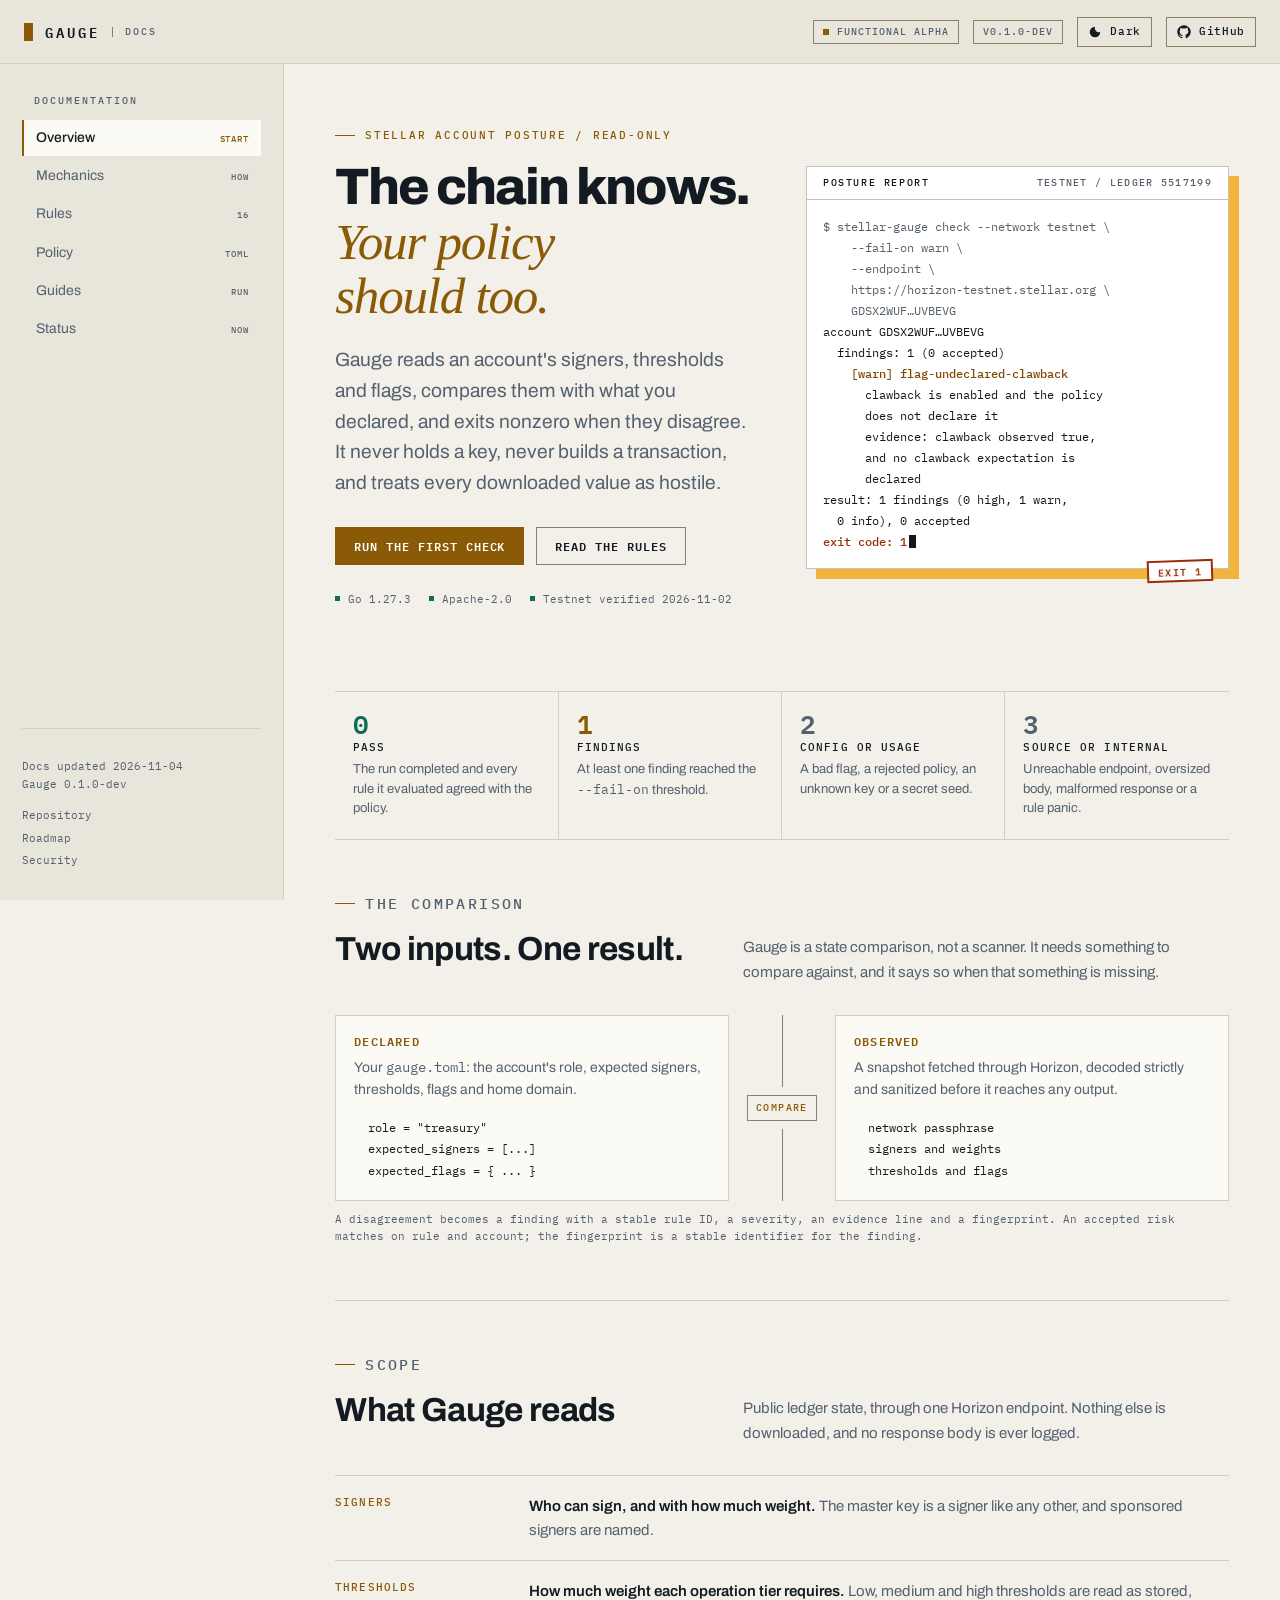
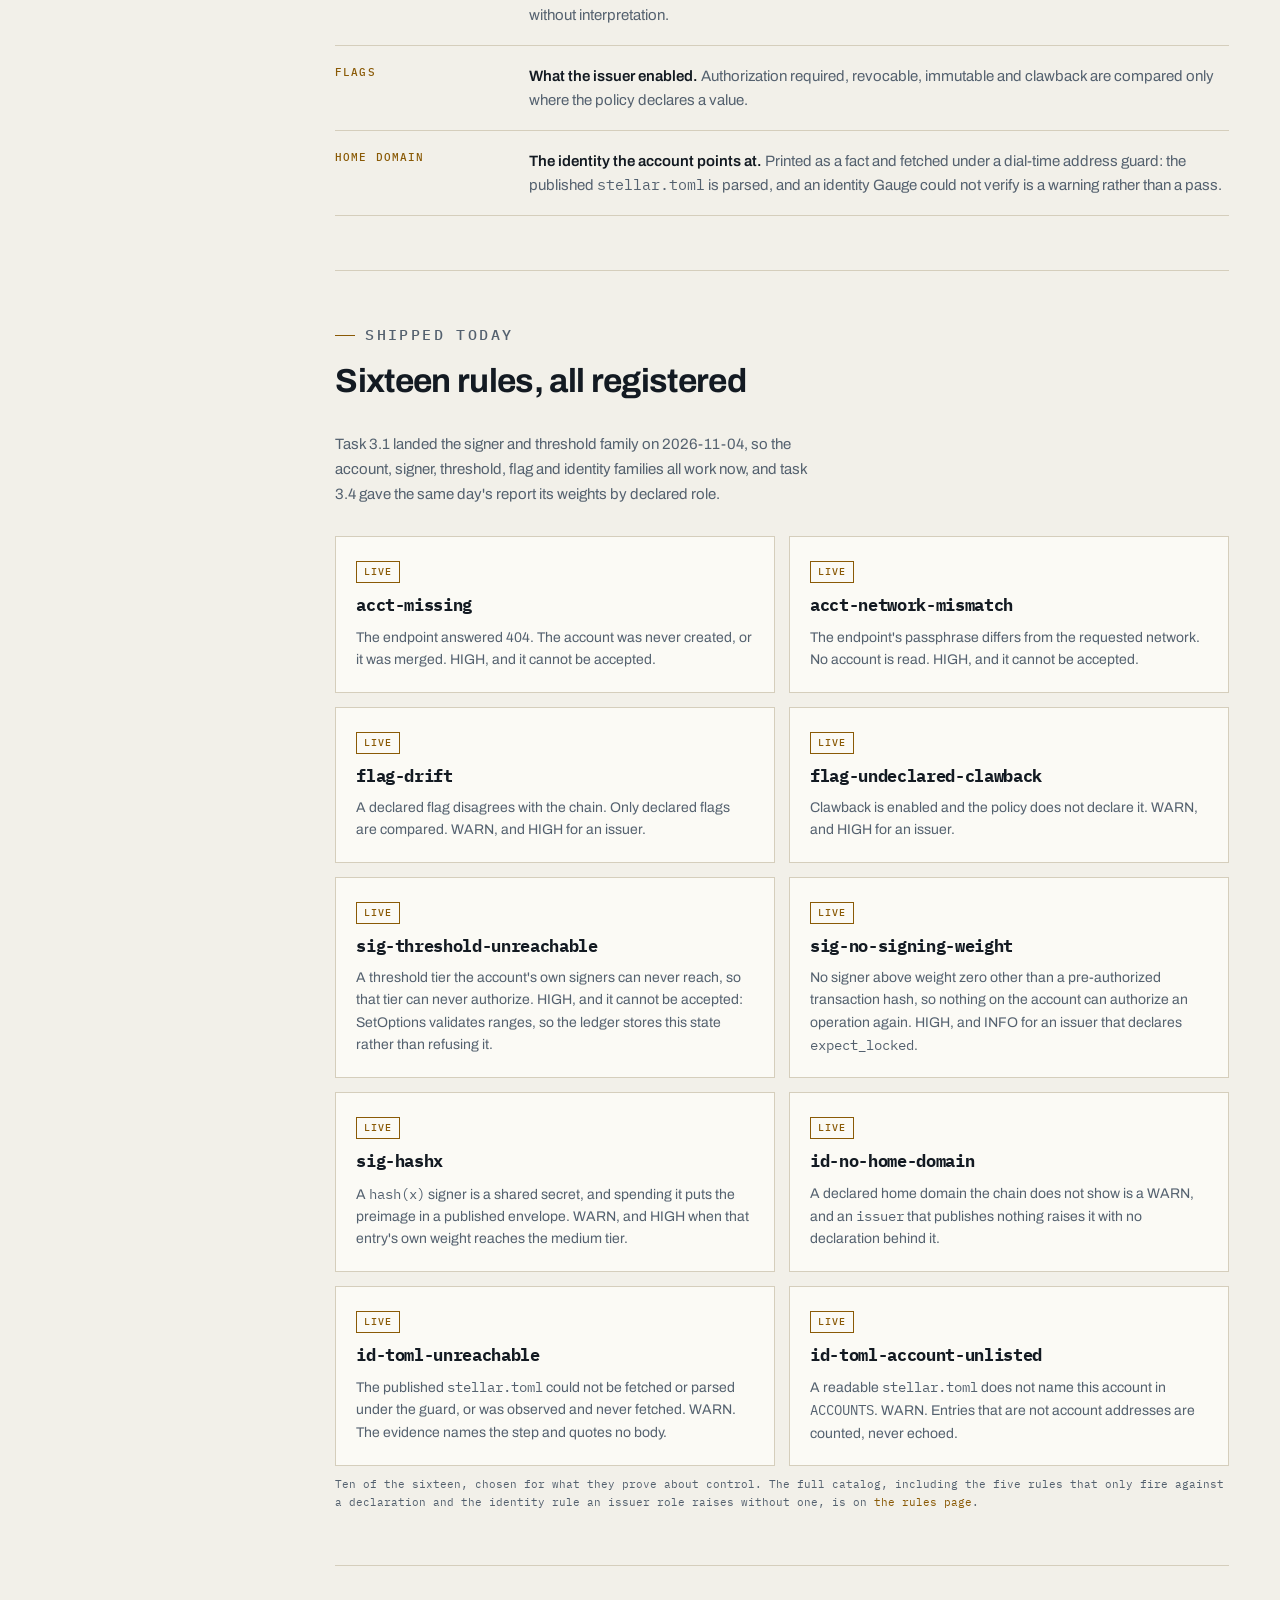
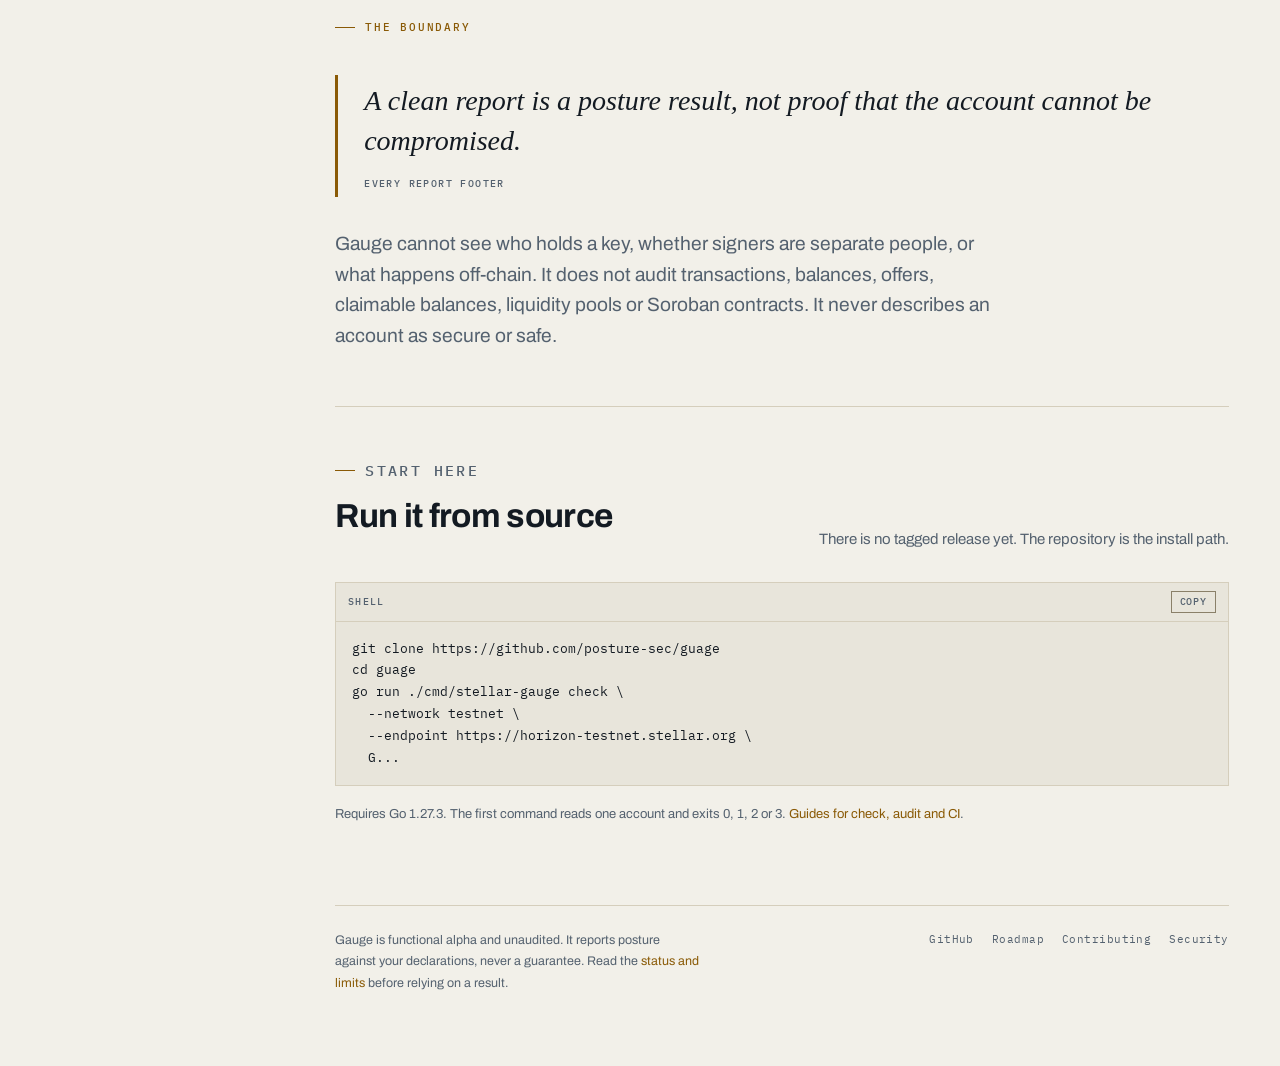
==== commit c85566c0: "Merge pull request #115 from posture-sec/feat/3.4-roles-and-accepts feat(policy): weight findings by" ====
--- a/site/index.html
+++ b/site/index.html
@@ -59,7 +59,7 @@
         <a href="status.html">Status <span>now</span></a>
       </nav>
       <div class="side-meta">
-        <p>Docs updated 2026-11-03<br>Gauge 0.1.0-dev</p>
+        <p>Docs updated 2026-11-04<br>Gauge 0.1.0-dev</p>
         <a href="https://github.com/posture-sec/guage">Repository</a>
         <a href="https://github.com/posture-sec/guage/blob/main/ROADMAP.md">Roadmap</a>
         <a href="https://github.com/posture-sec/guage/blob/main/SECURITY.md">Security</a>
@@ -187,7 +187,7 @@
               <p class="eyebrow">Shipped today</p>
               <h2>Sixteen rules, all registered</h2>
             </div>
-            <p>Task 3.1 landed the signer and threshold family on 2026-11-04, so the account, signer, threshold, flag and identity families all work now. Role-based severities are task 3.4.</p>
+            <p>Task 3.1 landed the signer and threshold family on 2026-11-04, so the account, signer, threshold, flag and identity families all work now, and task 3.4 gave the same day's report its weights by declared role.</p>
           </div>
           <div class="cards">
             <article class="card">
@@ -203,12 +203,12 @@
             <article class="card">
               <span class="chip chip--live">Live</span>
               <h3><code>flag-drift</code></h3>
-              <p>A declared flag disagrees with the chain. Only declared flags are compared. WARN baseline, HIGH for an issuer once role profiles land.</p>
+              <p>A declared flag disagrees with the chain. Only declared flags are compared. WARN, and HIGH for an issuer.</p>
             </article>
             <article class="card">
               <span class="chip chip--live">Live</span>
               <h3><code>flag-undeclared-clawback</code></h3>
-              <p>Clawback is enabled and the policy does not declare it. WARN baseline, HIGH for an issuer once role profiles land.</p>
+              <p>Clawback is enabled and the policy does not declare it. WARN, and HIGH for an issuer.</p>
             </article>
             <article class="card">
               <span class="chip chip--live">Live</span>
@@ -228,7 +228,7 @@
             <article class="card">
               <span class="chip chip--live">Live</span>
               <h3><code>id-no-home-domain</code></h3>
-              <p>The policy declares a home domain and the account publishes none. WARN. The role table that would widen this trigger is task 3.4.</p>
+              <p>A declared home domain the chain does not show is a WARN, and an <code>issuer</code> that publishes nothing raises it with no declaration behind it.</p>
             </article>
             <article class="card">
               <span class="chip chip--live">Live</span>
@@ -241,7 +241,7 @@
               <p>A readable <code>stellar.toml</code> does not name this account in <code>ACCOUNTS</code>. WARN. Entries that are not account addresses are counted, never echoed.</p>
             </article>
           </div>
-          <p class="table-caption">Ten of the sixteen, chosen for what they prove about control. The full catalog, including the six rules that only fire against a declaration, is on <a href="rules.html">the rules page</a>.</p>
+          <p class="table-caption">Ten of the sixteen, chosen for what they prove about control. The full catalog, including the five rules that only fire against a declaration and the identity rule an <code>issuer</code> role raises without one, is on <a href="rules.html">the rules page</a>.</p>
         </section>
 
         <section class="section">
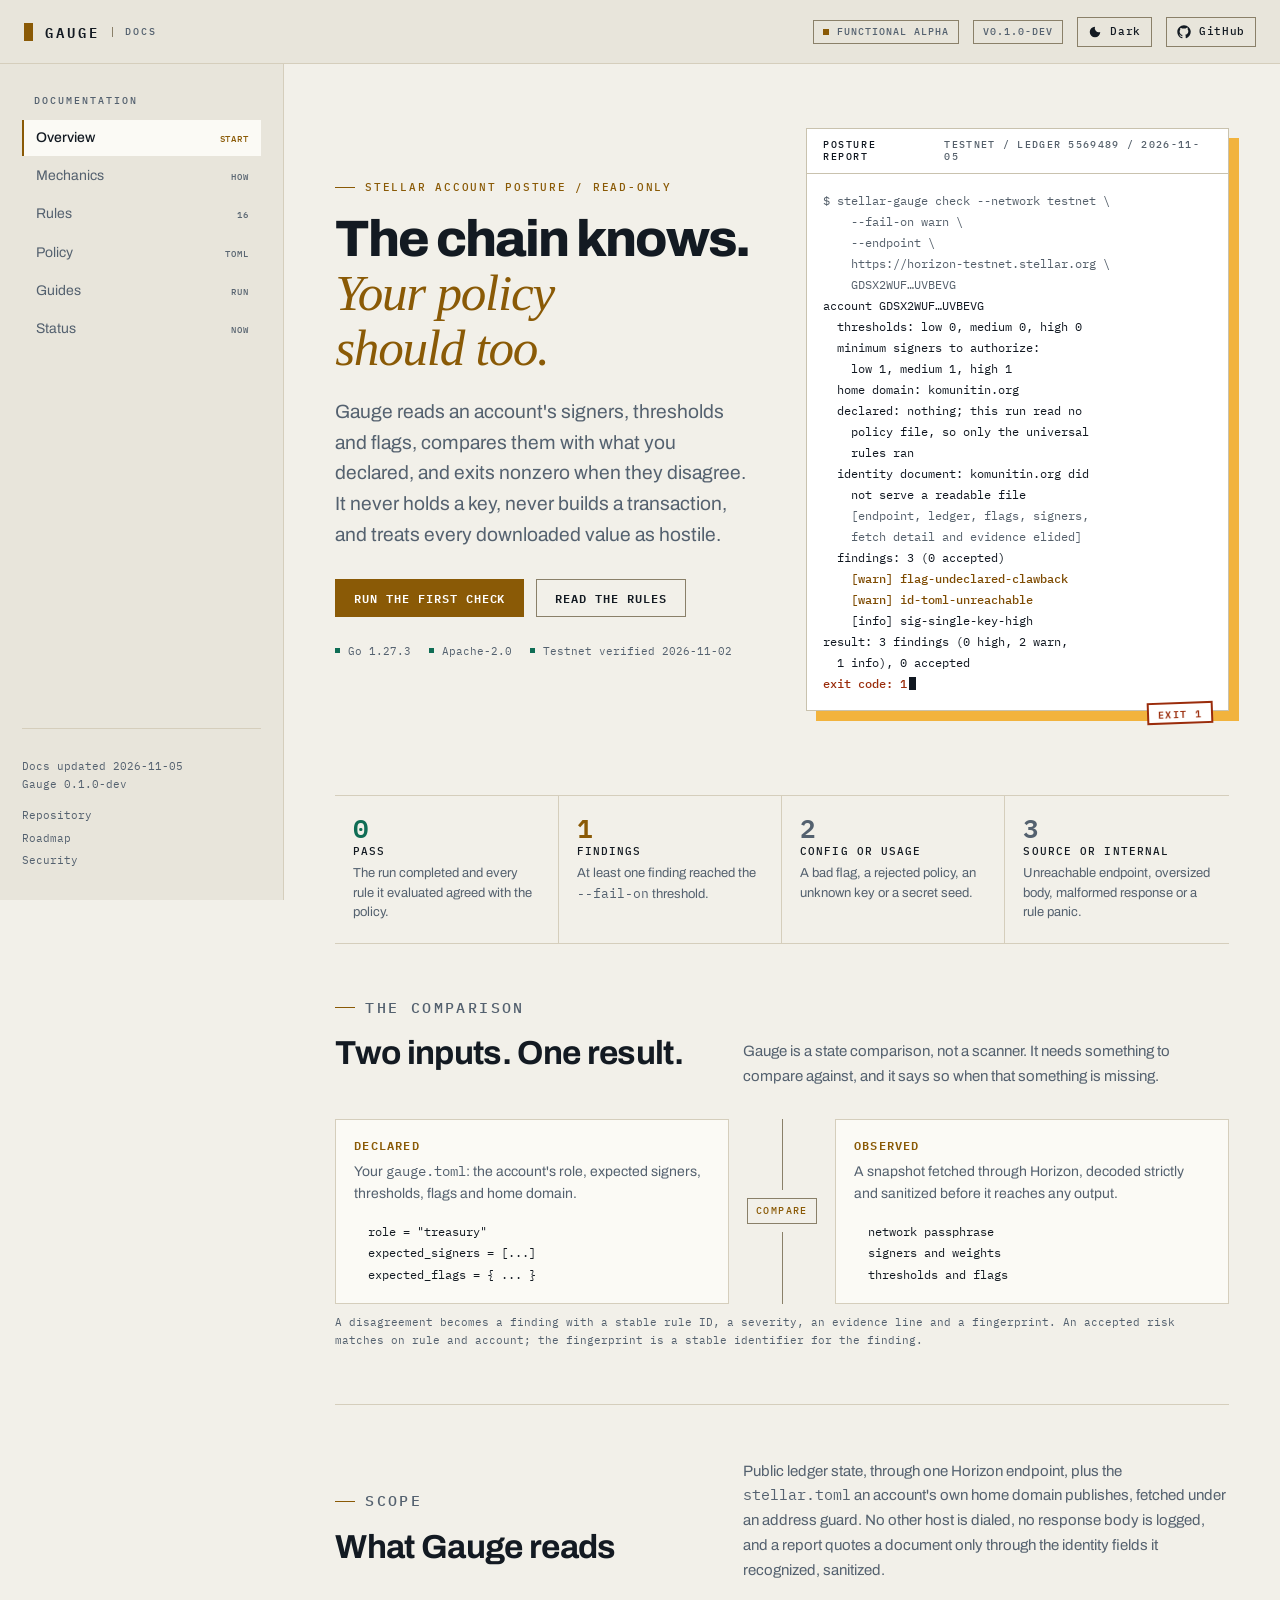
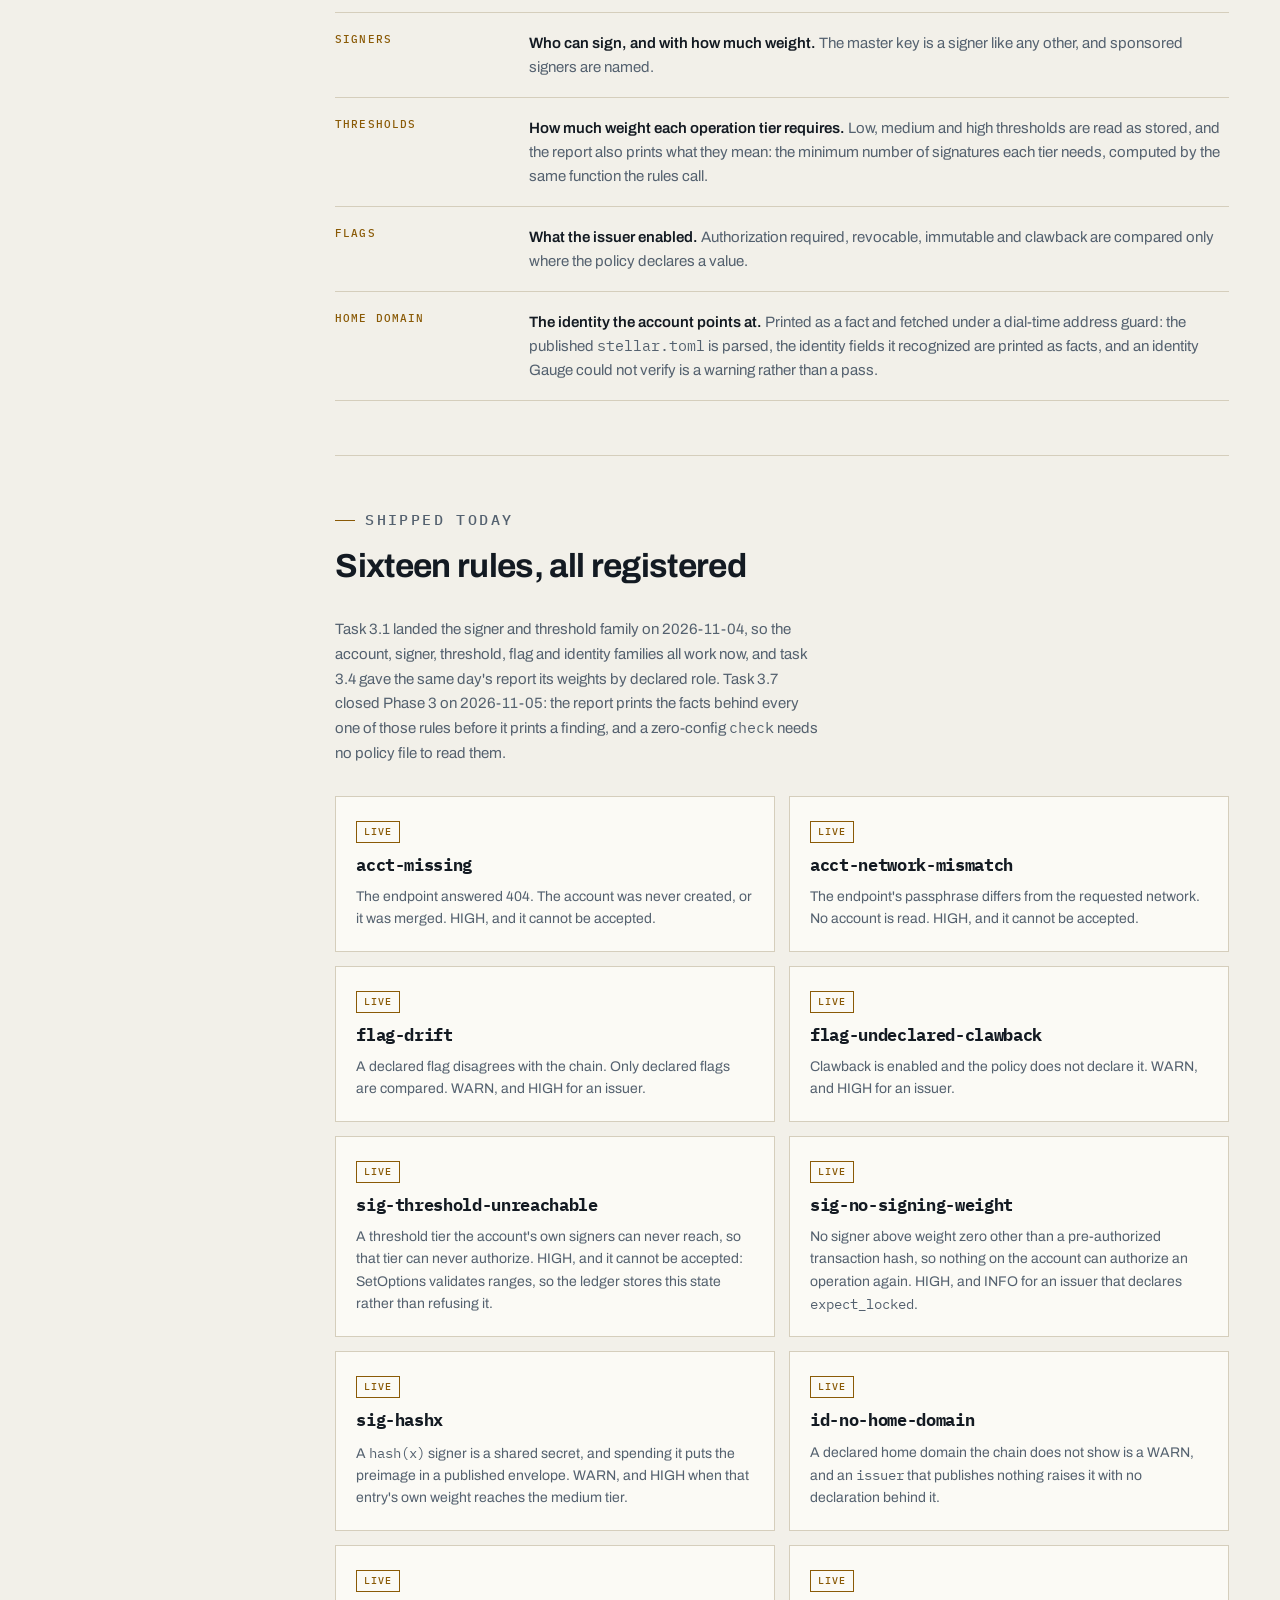
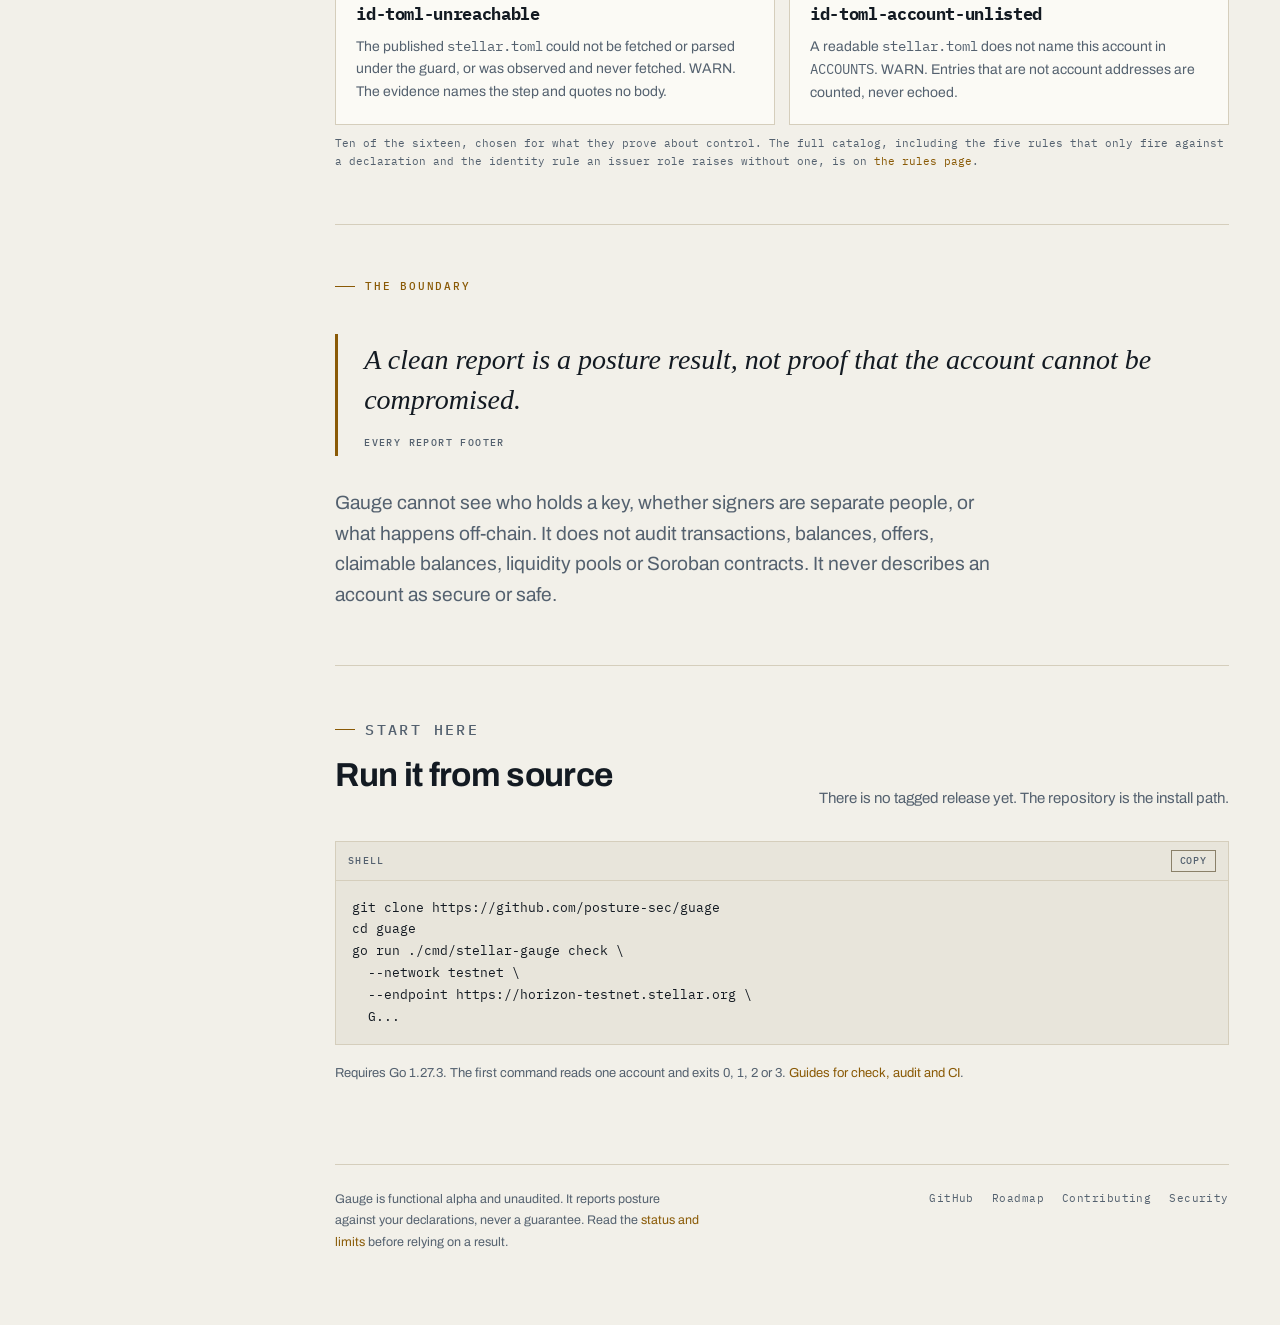
==== commit 8af33bd3: "feat(report): print the facts a run read, ahead of its findings (3.7) A report could be moved by a r" ====
--- a/site/index.html
+++ b/site/index.html
@@ -59,7 +59,7 @@
         <a href="status.html">Status <span>now</span></a>
       </nav>
       <div class="side-meta">
-        <p>Docs updated 2026-11-04<br>Gauge 0.1.0-dev</p>
+        <p>Docs updated 2026-11-05<br>Gauge 0.1.0-dev</p>
         <a href="https://github.com/posture-sec/guage">Repository</a>
         <a href="https://github.com/posture-sec/guage/blob/main/ROADMAP.md">Roadmap</a>
         <a href="https://github.com/posture-sec/guage/blob/main/SECURITY.md">Security</a>
@@ -87,13 +87,13 @@
           <figure class="report" aria-label="Excerpt of a Gauge report from a testnet run">
             <figcaption class="report-head">
               <span class="report-title">Posture report</span>
-              <span>testnet / ledger 5517199</span>
+              <span>testnet / ledger 5569489 / 2026-11-05</span>
             </figcaption>
             <pre class="report-body"><span class="report-line report-line--dim" style="--i:0">$ stellar-gauge check --network testnet \
     --fail-on warn \
     --endpoint \
     https://horizon-testnet.stellar.org \
-    GDSX2WUF…UVBEVG</span><span class="report-line" style="--i:1">account GDSX2WUF…UVBEVG</span><span class="report-line" style="--i:2">  findings: 1 (0 accepted)</span><span class="report-line report-line--warn" style="--i:3">    [warn] flag-undeclared-clawback</span><span class="report-line" style="--i:4">      clawback is enabled and the policy</span><span class="report-line" style="--i:5">      does not declare it</span><span class="report-line" style="--i:6">      evidence: clawback observed true,</span><span class="report-line" style="--i:7">      and no clawback expectation is</span><span class="report-line" style="--i:8">      declared</span><span class="report-line" style="--i:9">result: 1 findings (0 high, 1 warn,</span><span class="report-line" style="--i:10">  0 info), 0 accepted</span><span class="report-line report-line--high" style="--i:11">exit code: 1<span class="caret" aria-hidden="true"></span></span></pre>
+    GDSX2WUF…UVBEVG</span><span class="report-line" style="--i:1">account GDSX2WUF…UVBEVG</span><span class="report-line" style="--i:2">  thresholds: low 0, medium 0, high 0</span><span class="report-line" style="--i:3">  minimum signers to authorize:</span><span class="report-line" style="--i:3">    low 1, medium 1, high 1</span><span class="report-line" style="--i:4">  home domain: komunitin.org</span><span class="report-line" style="--i:5">  declared: nothing; this run read no</span><span class="report-line" style="--i:5">    policy file, so only the universal</span><span class="report-line" style="--i:5">    rules ran</span><span class="report-line" style="--i:6">  identity document: komunitin.org did</span><span class="report-line" style="--i:6">    not serve a readable file</span><span class="report-line report-line--dim" style="--i:7">    [endpoint, ledger, flags, signers,</span><span class="report-line report-line--dim" style="--i:7">    fetch detail and evidence elided]</span><span class="report-line" style="--i:8">  findings: 3 (0 accepted)</span><span class="report-line report-line--warn" style="--i:9">    [warn] flag-undeclared-clawback</span><span class="report-line report-line--warn" style="--i:10">    [warn] id-toml-unreachable</span><span class="report-line" style="--i:11">    [info] sig-single-key-high</span><span class="report-line" style="--i:12">result: 3 findings (0 high, 2 warn,</span><span class="report-line" style="--i:13">  1 info), 0 accepted</span><span class="report-line report-line--high" style="--i:14">exit code: 1<span class="caret" aria-hidden="true"></span></span></pre>
             <span class="stamp">Exit 1</span>
           </figure>
         </section>
@@ -159,7 +159,7 @@
               <p class="eyebrow">Scope</p>
               <h2>What Gauge reads</h2>
             </div>
-            <p>Public ledger state, through one Horizon endpoint. Nothing else is downloaded, and no response body is ever logged.</p>
+            <p>Public ledger state, through one Horizon endpoint, plus the <code>stellar.toml</code> an account's own home domain publishes, fetched under an address guard. No other host is dialed, no response body is logged, and a report quotes a document only through the identity fields it recognized, sanitized.</p>
           </div>
           <dl class="ledger">
             <div class="ledger-row">
@@ -168,7 +168,7 @@
             </div>
             <div class="ledger-row">
               <dt>Thresholds</dt>
-              <dd><strong>How much weight each operation tier requires.</strong> Low, medium and high thresholds are read as stored, without interpretation.</dd>
+              <dd><strong>How much weight each operation tier requires.</strong> Low, medium and high thresholds are read as stored, and the report also prints what they mean: the minimum number of signatures each tier needs, computed by the same function the rules call.</dd>
             </div>
             <div class="ledger-row">
               <dt>Flags</dt>
@@ -176,7 +176,7 @@
             </div>
             <div class="ledger-row">
               <dt>Home domain</dt>
-              <dd><strong>The identity the account points at.</strong> Printed as a fact and fetched under a dial-time address guard: the published <code>stellar.toml</code> is parsed, and an identity Gauge could not verify is a warning rather than a pass.</dd>
+              <dd><strong>The identity the account points at.</strong> Printed as a fact and fetched under a dial-time address guard: the published <code>stellar.toml</code> is parsed, the identity fields it recognized are printed as facts, and an identity Gauge could not verify is a warning rather than a pass.</dd>
             </div>
           </dl>
         </section>
@@ -187,7 +187,7 @@
               <p class="eyebrow">Shipped today</p>
               <h2>Sixteen rules, all registered</h2>
             </div>
-            <p>Task 3.1 landed the signer and threshold family on 2026-11-04, so the account, signer, threshold, flag and identity families all work now, and task 3.4 gave the same day's report its weights by declared role.</p>
+            <p>Task 3.1 landed the signer and threshold family on 2026-11-04, so the account, signer, threshold, flag and identity families all work now, and task 3.4 gave the same day's report its weights by declared role. Task 3.7 closed Phase 3 on 2026-11-05: the report prints the facts behind every one of those rules before it prints a finding, and a zero-config <code>check</code> needs no policy file to read them.</p>
           </div>
           <div class="cards">
             <article class="card">
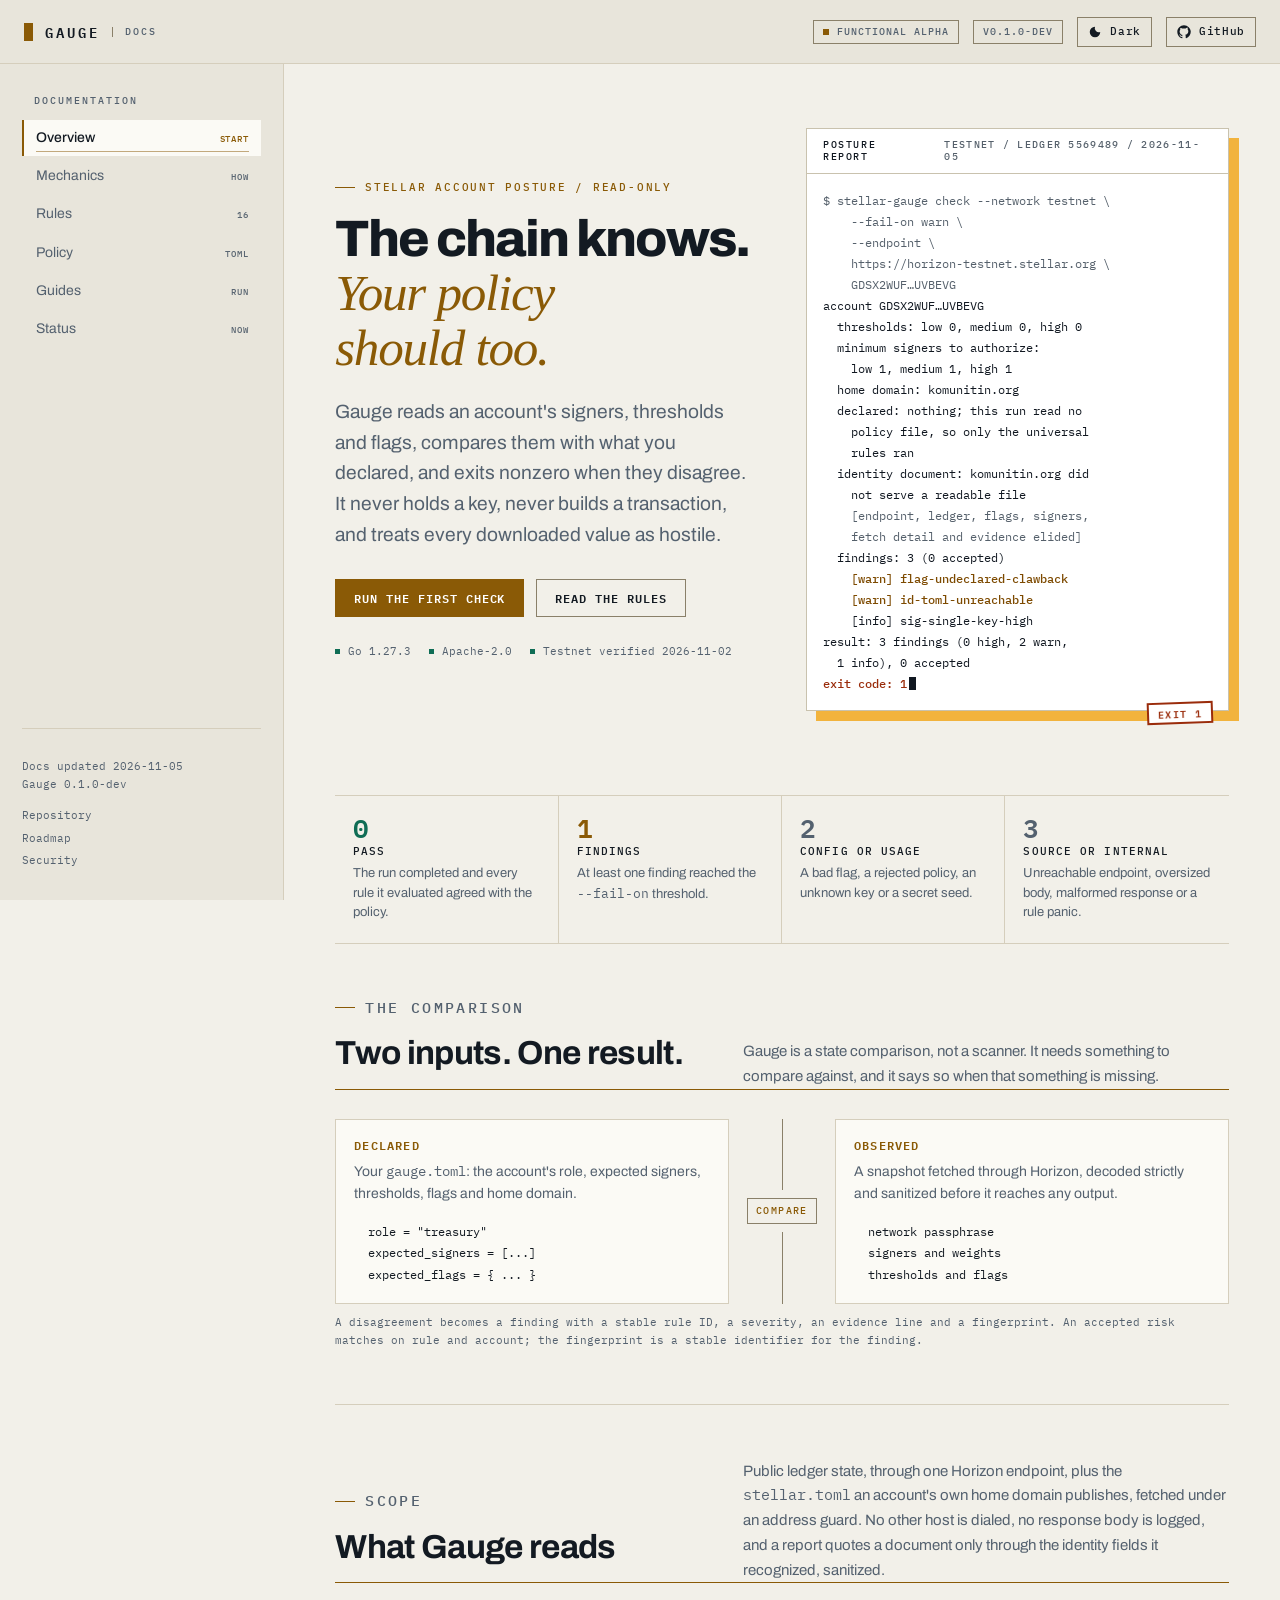
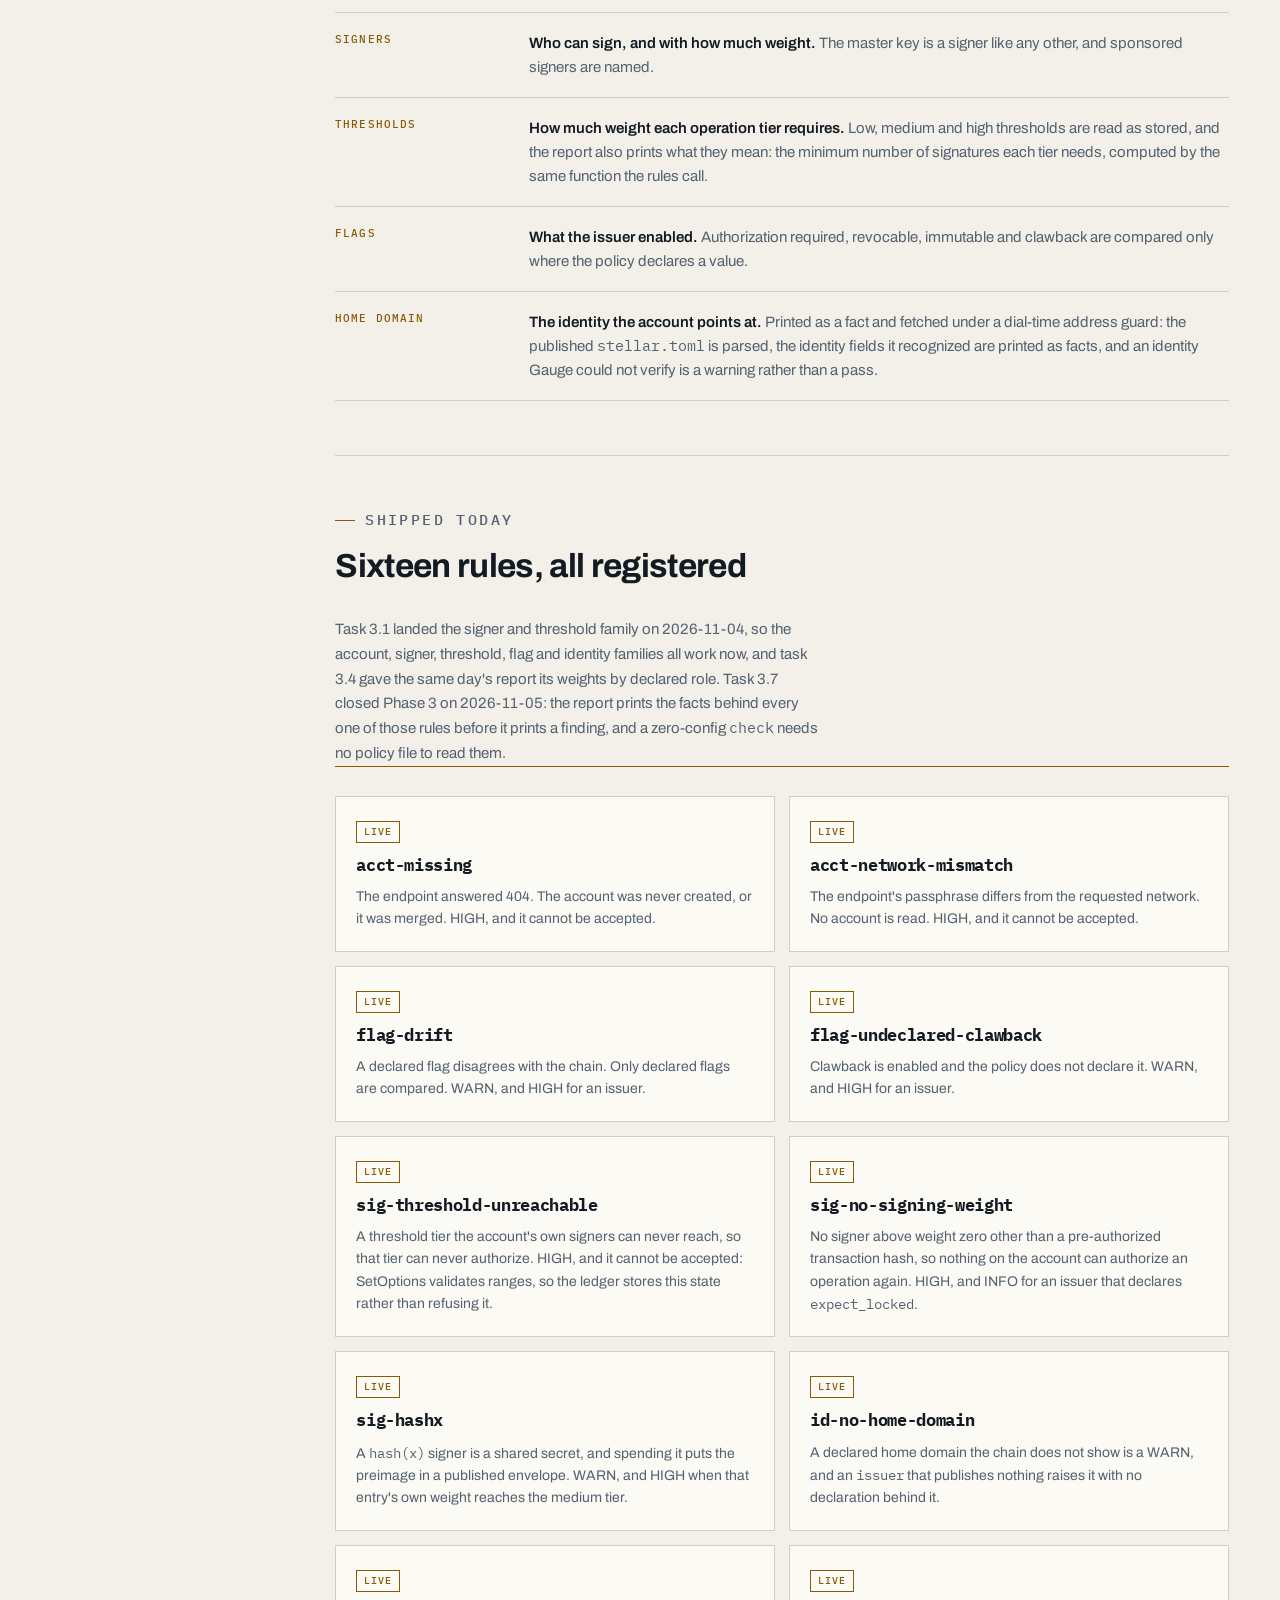
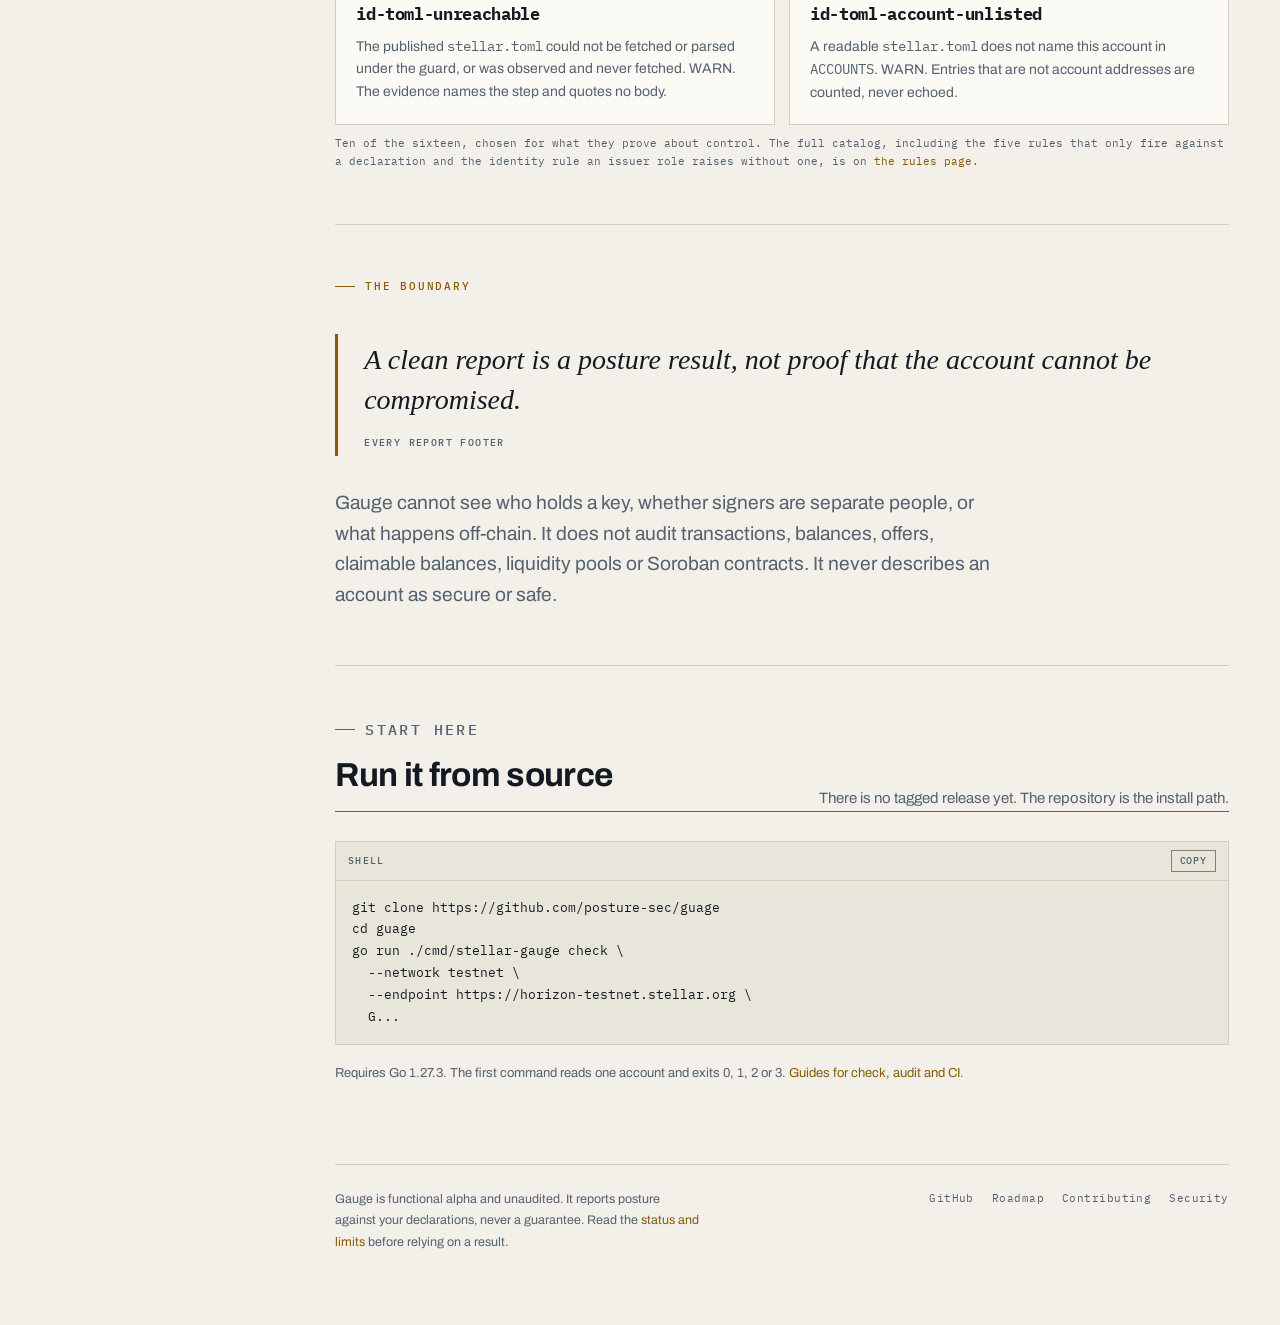
==== commit fa41f3ff: "feat(site): add the shared motion layer to all seven pages (5.11) Scroll reveals with a sibling stag" ====
--- a/site/index.html
+++ b/site/index.html
@@ -26,7 +26,9 @@
   <link rel="preconnect" href="https://fonts.gstatic.com" crossorigin>
   <link href="https://fonts.googleapis.com/css2?family=Archivo:wght@400;500;600;700;800&family=IBM+Plex+Mono:wght@400;500;600&display=swap" rel="stylesheet">
   <link rel="stylesheet" href="assets/site.css">
+  <link rel="stylesheet" href="assets/motion.css">
   <script src="assets/site.js" defer></script>
+  <script src="assets/motion.js" defer></script>
 </head>
 <body data-page="overview">
   <a class="skip-link" href="#main">Skip to content</a>
--- a/site/assets/motion.css
+++ b/site/assets/motion.css
@@ -0,0 +1,298 @@
+/* Scroll-driven motion layer. Loaded after site.css.
+   Inspired by land-book.com reveal patterns: gentle upward drift on scroll,
+   staggered siblings, staged hero entrance, hover micro-interactions.
+   Everything here is gated behind prefers-reduced-motion: no-preference. */
+
+/* Accent and track resolve per site: Gauge and the corpus define --amber and
+   --deck; Airlock defines --red and --bg. No per-repo overrides needed. */
+:root {
+  --motion-accent: var(--amber, var(--red, #f2b33d));
+  --motion-track: var(--deck, var(--bg, #0d131a));
+}
+
+/* Scrollbars carry the site palette. Static CSS, not JS-injected, so this
+   holds under Airlock's style-src 'self' Content-Security-Policy. */
+* {
+  scrollbar-width: thin;
+  scrollbar-color: var(--line-strong, #3a4c5e) var(--motion-track);
+}
+
+*::-webkit-scrollbar {
+  width: 8px;
+  height: 8px;
+}
+
+*::-webkit-scrollbar-track {
+  background: var(--motion-track);
+}
+
+*::-webkit-scrollbar-thumb {
+  background: var(--line-strong, #3a4c5e);
+}
+
+*::-webkit-scrollbar-thumb:hover {
+  background: var(--motion-accent);
+}
+
+@media (prefers-reduced-motion: no-preference) {
+
+  /* --- Scroll reveals --- */
+  /* html[data-motion] outranks the hover-transition rules below, so the
+     reveal owns the transition until JS removes .reveal on transitionend. */
+
+  html[data-motion] .reveal {
+    opacity: 0;
+    transform: translateY(22px);
+    transition:
+      opacity 0.6s cubic-bezier(0.16, 1, 0.3, 1),
+      transform 0.6s cubic-bezier(0.16, 1, 0.3, 1);
+    transition-delay: calc(var(--reveal-i, 0) * 70ms);
+    will-change: opacity, transform;
+  }
+
+  html[data-motion] .reveal--visible {
+    opacity: 1;
+    transform: translateY(0);
+    will-change: auto;
+  }
+
+  /* --- Hero entrance --- */
+
+  .hero-enter {
+    opacity: 0;
+    transform: translateY(16px);
+    animation: hero-in 0.7s cubic-bezier(0.16, 1, 0.3, 1) forwards;
+    animation-delay: calc(var(--enter-i, 0) * 90ms + 100ms);
+  }
+
+  @keyframes hero-in {
+    to {
+      opacity: 1;
+      transform: translateY(0);
+    }
+  }
+
+  /* The hero visual object gets a slightly longer, more dramatic entrance. */
+  .hero-enter.report,
+  .hero-enter.term,
+  .hero-enter.hero-side {
+    animation-name: hero-visual-in;
+    animation-duration: 0.9s;
+    transform: translateY(24px) scale(0.98);
+  }
+
+  @keyframes hero-visual-in {
+    to {
+      opacity: 1;
+      transform: translateY(0) scale(1);
+    }
+  }
+
+  /* --- Hover micro-interactions --- */
+
+  .card,
+  .linkcard,
+  .flow-card,
+  .record,
+  .entry {
+    transition:
+      transform 0.25s cubic-bezier(0.16, 1, 0.3, 1),
+      border-color 0.25s ease,
+      box-shadow 0.25s ease,
+      background-color 0.25s ease;
+  }
+
+  .card:hover,
+  .linkcard:hover,
+  .flow-card:hover {
+    transform: translateY(-3px);
+    border-color: var(--motion-accent);
+    box-shadow: 0 6px 24px -8px rgba(0, 0, 0, 0.4);
+  }
+
+  .record:hover {
+    transform: translateX(4px);
+  }
+
+  .entry:hover {
+    transform: translateX(3px);
+    border-color: var(--line-strong, #3a4c5e);
+  }
+
+  /* Buttons: subtle lift and glow on hover. */
+  .button,
+  .btn {
+    transition:
+      transform 0.2s cubic-bezier(0.16, 1, 0.3, 1),
+      box-shadow 0.2s ease,
+      background-color 0.2s ease,
+      border-color 0.2s ease,
+      color 0.2s ease;
+  }
+
+  .button:hover,
+  .btn:hover {
+    transform: translateY(-2px);
+    box-shadow: 0 4px 16px -4px color-mix(in srgb, var(--motion-accent) 30%, transparent);
+  }
+
+  .button:active,
+  .btn:active {
+    transform: translateY(0);
+    transition-duration: 0.08s;
+  }
+
+  /* Nav links: underline slide-in. */
+  .side-nav a,
+  .nav a {
+    position: relative;
+  }
+
+  .side-nav a::after,
+  .nav a::after {
+    content: "";
+    position: absolute;
+    left: 12px;
+    right: 12px;
+    bottom: 4px;
+    height: 1px;
+    background: var(--motion-accent);
+    transform: scaleX(0);
+    transform-origin: left;
+    transition: transform 0.3s cubic-bezier(0.16, 1, 0.3, 1);
+  }
+
+  .side-nav a:hover::after,
+  .nav a:hover::after {
+    transform: scaleX(1);
+  }
+
+  .side-nav a[aria-current="page"]::after,
+  .nav a[aria-current="page"]::after {
+    transform: scaleX(1);
+    opacity: 0.5;
+  }
+
+  /* Chips and tokens: gentle scale on hover. */
+  .chip,
+  .tick,
+  .net {
+    transition: transform 0.2s ease, border-color 0.2s ease;
+  }
+
+  .chip:hover,
+  .tick:hover {
+    transform: scale(1.05);
+  }
+
+  /* Code blocks: border glow on hover. */
+  .code,
+  .term {
+    transition: border-color 0.3s ease, box-shadow 0.3s ease;
+  }
+
+  .code:hover,
+  .term:hover {
+    border-color: var(--line-strong, #3a4c5e);
+    box-shadow: 0 0 0 1px var(--line-strong, #3a4c5e);
+  }
+
+  /* Tables: row highlight slide. */
+  tbody tr {
+    transition: background-color 0.2s ease;
+  }
+
+  /* --- Topbar entrance --- */
+
+  .topbar,
+  .bar {
+    animation: bar-in 0.5s cubic-bezier(0.16, 1, 0.3, 1) both;
+  }
+
+  @keyframes bar-in {
+    from {
+      opacity: 0;
+      transform: translateY(-8px);
+    }
+    to {
+      opacity: 1;
+      transform: translateY(0);
+    }
+  }
+
+  /* --- Sidebar entrance --- */
+
+  .sidebar {
+    animation: side-in 0.6s cubic-bezier(0.16, 1, 0.3, 1) 0.15s both;
+  }
+
+  @keyframes side-in {
+    from {
+      opacity: 0;
+      transform: translateX(-12px);
+    }
+    to {
+      opacity: 1;
+      transform: translateX(0);
+    }
+  }
+
+  /* --- Section head rule draw --- */
+  /* The amber line sweeps over the existing border, not beside it. */
+
+  .section-head {
+    position: relative;
+  }
+
+  .section-head::after {
+    content: "";
+    position: absolute;
+    left: 0;
+    bottom: -1px;
+    width: 100%;
+    height: 1px;
+    background: var(--motion-accent);
+    transform: scaleX(0);
+    transform-origin: left;
+    transition: transform 0.8s cubic-bezier(0.16, 1, 0.3, 1) 0.2s;
+  }
+
+  .section-head.reveal--visible::after,
+  .reveal--visible .section-head::after {
+    transform: scaleX(1);
+  }
+
+  /* --- Staggered list items inside entered containers --- */
+
+  .reveal--visible .record-shapes li {
+    animation: chip-in 0.4s cubic-bezier(0.16, 1, 0.3, 1) both;
+    animation-delay: calc(var(--chip-i, 0) * 40ms + 200ms);
+  }
+
+  .hero--enter .hero-meta li {
+    animation: chip-in 0.4s cubic-bezier(0.16, 1, 0.3, 1) both;
+    animation-delay: calc(var(--chip-i, 0) * 40ms + 600ms);
+  }
+
+  @keyframes chip-in {
+    from {
+      opacity: 0;
+      transform: translateY(6px) scale(0.95);
+    }
+    to {
+      opacity: 1;
+      transform: translateY(0) scale(1);
+    }
+  }
+}
+
+/* Reduced motion: everything is visible immediately, no transforms. */
+@media (prefers-reduced-motion: reduce) {
+  .reveal,
+  .hero-enter {
+    opacity: 1 !important;
+    transform: none !important;
+    animation: none !important;
+    transition: none !important;
+  }
+}
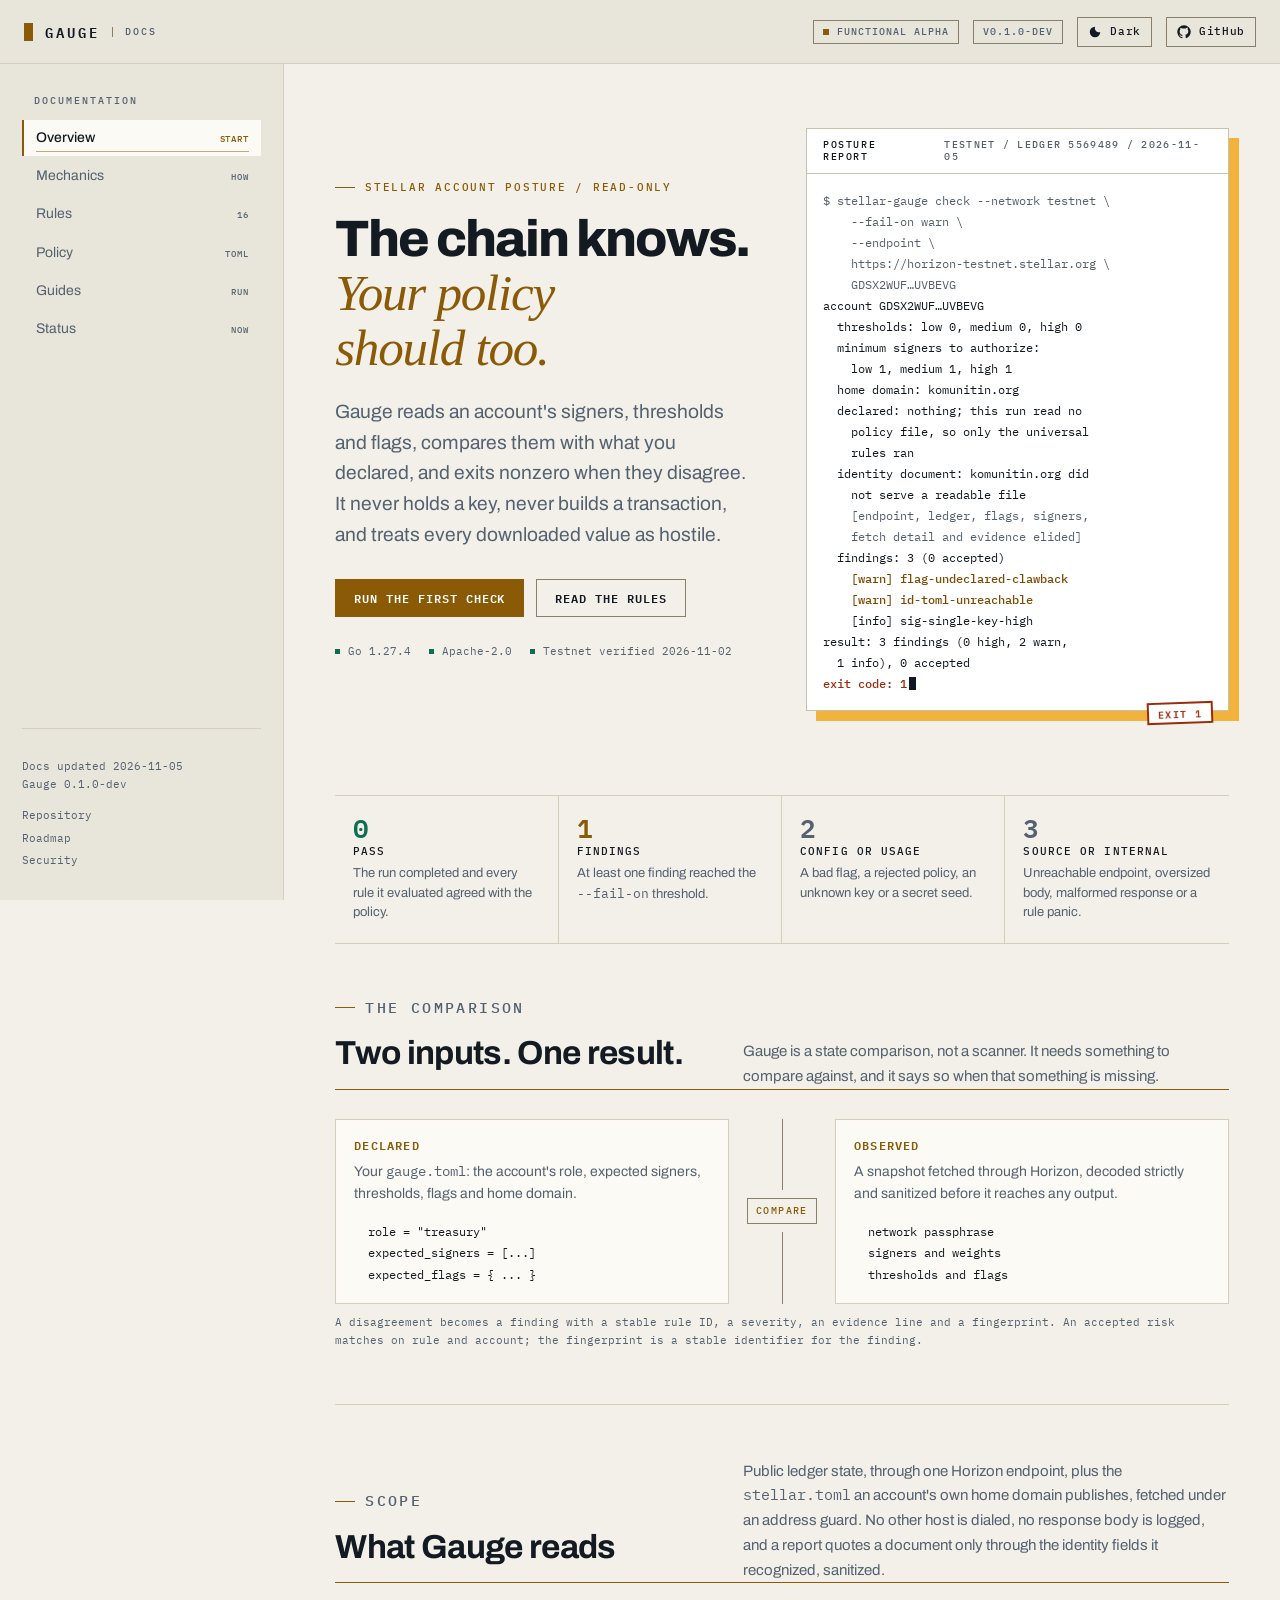
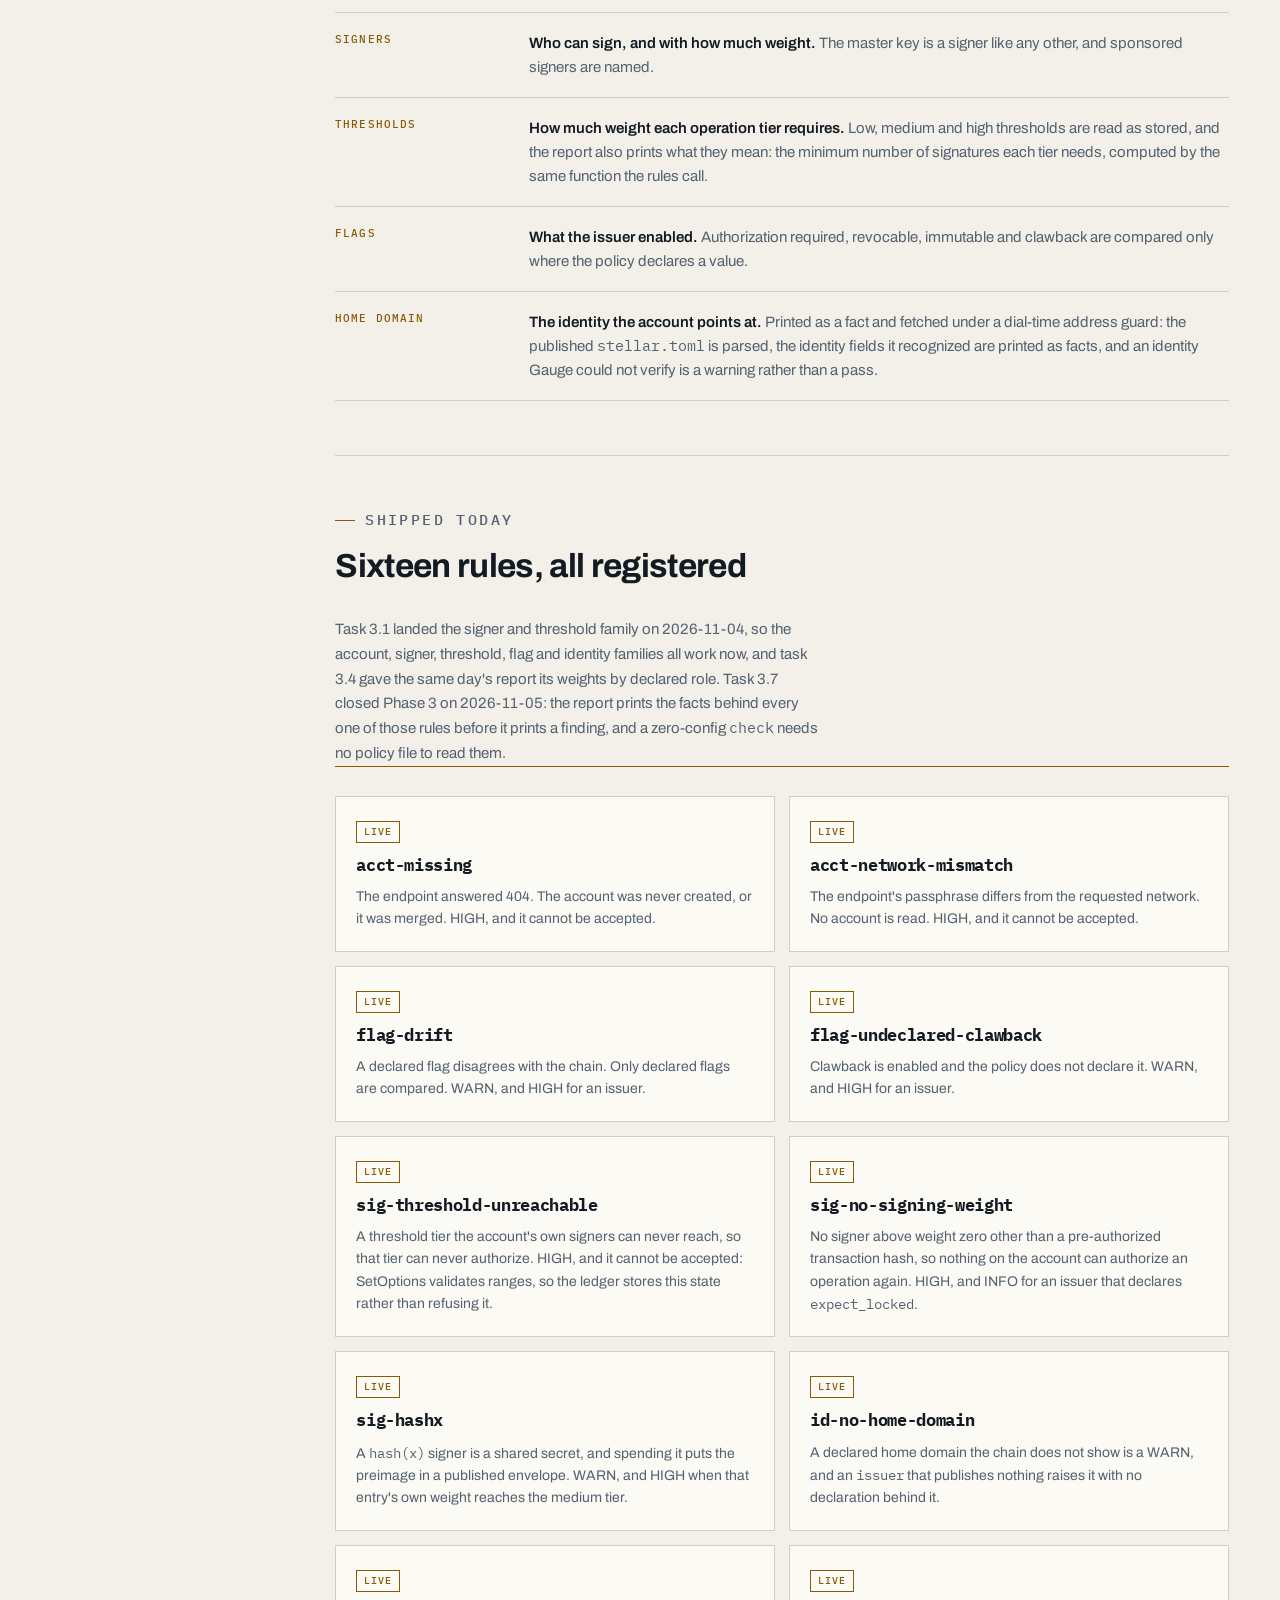
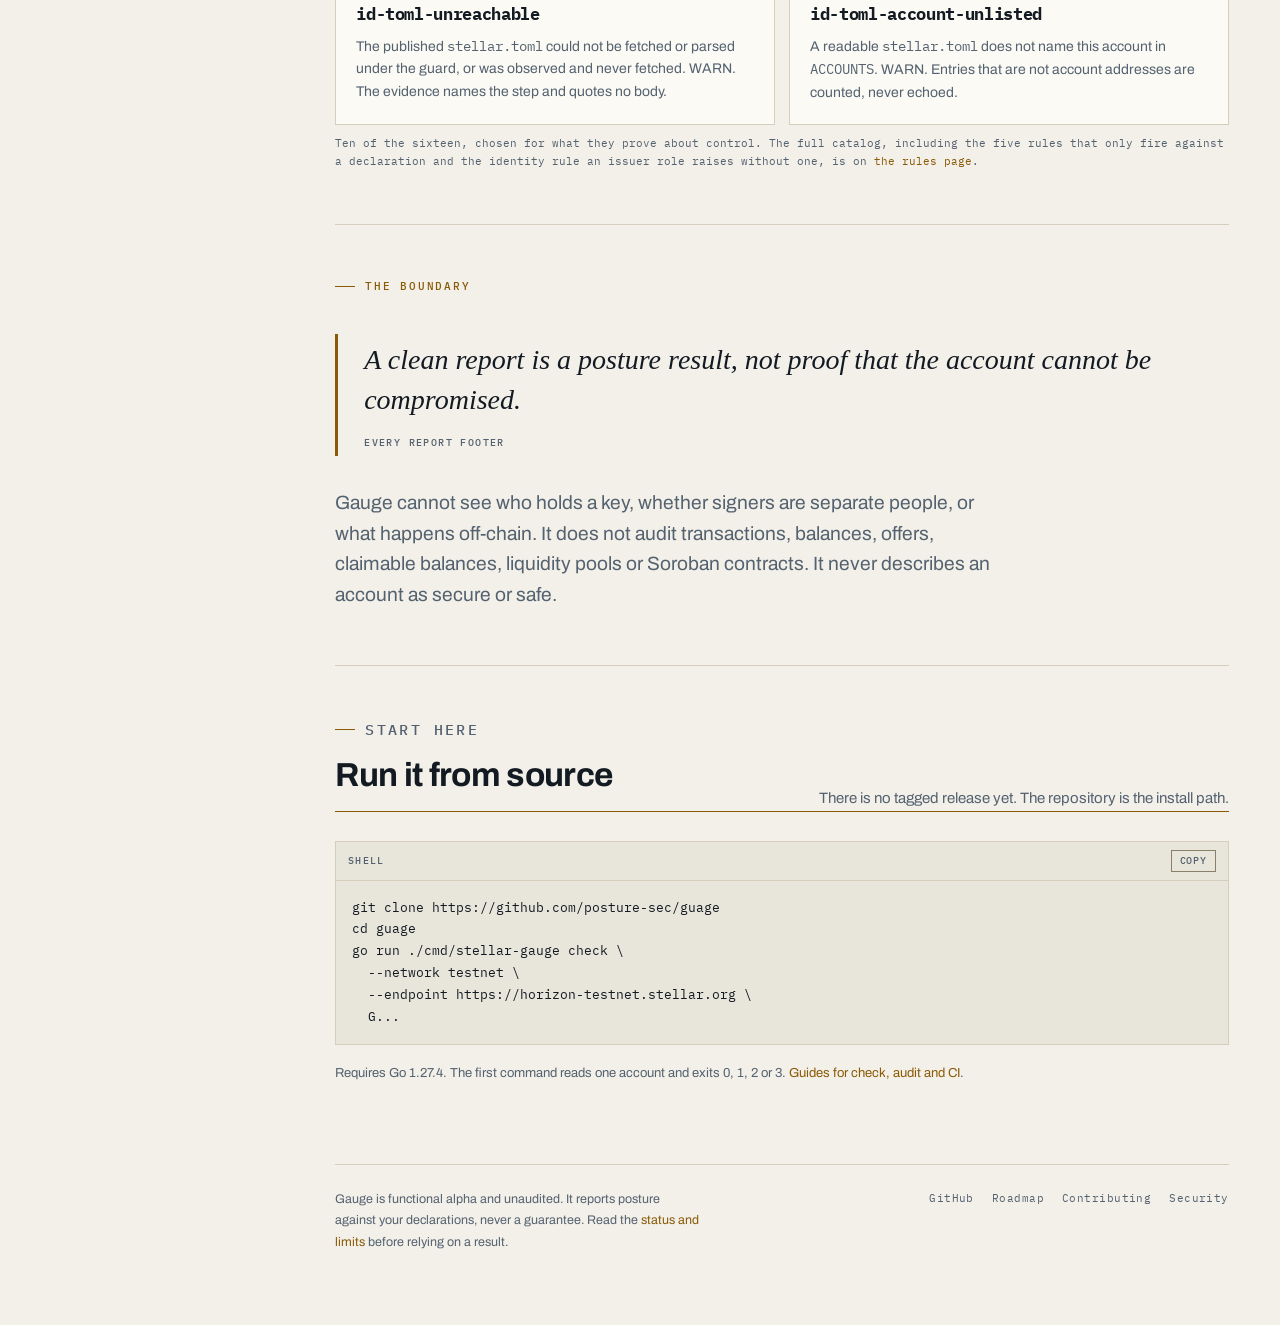
==== commit bd802f88: "Merge branch 'main' into docs/close-g1-g2-gates" ====
--- a/site/index.html
+++ b/site/index.html
@@ -80,7 +80,7 @@
               <a class="button button--ghost" href="rules.html">Read the rules</a>
             </div>
             <ul class="hero-meta">
-              <li>Go 1.27.3</li>
+              <li>Go 1.27.4</li>
               <li>Apache-2.0</li>
               <li>Testnet verified 2026-11-02</li>
             </ul>
@@ -272,7 +272,7 @@
   --endpoint https://horizon-testnet.stellar.org \
   G...</pre>
           </div>
-          <p class="small muted">Requires Go 1.27.3. The first command reads one account and exits 0, 1, 2 or 3. <a href="guides.html">Guides for check, audit and CI</a>.</p>
+          <p class="small muted">Requires Go 1.27.4. The first command reads one account and exits 0, 1, 2 or 3. <a href="guides.html">Guides for check, audit and CI</a>.</p>
         </section>
 
         <footer class="footer">
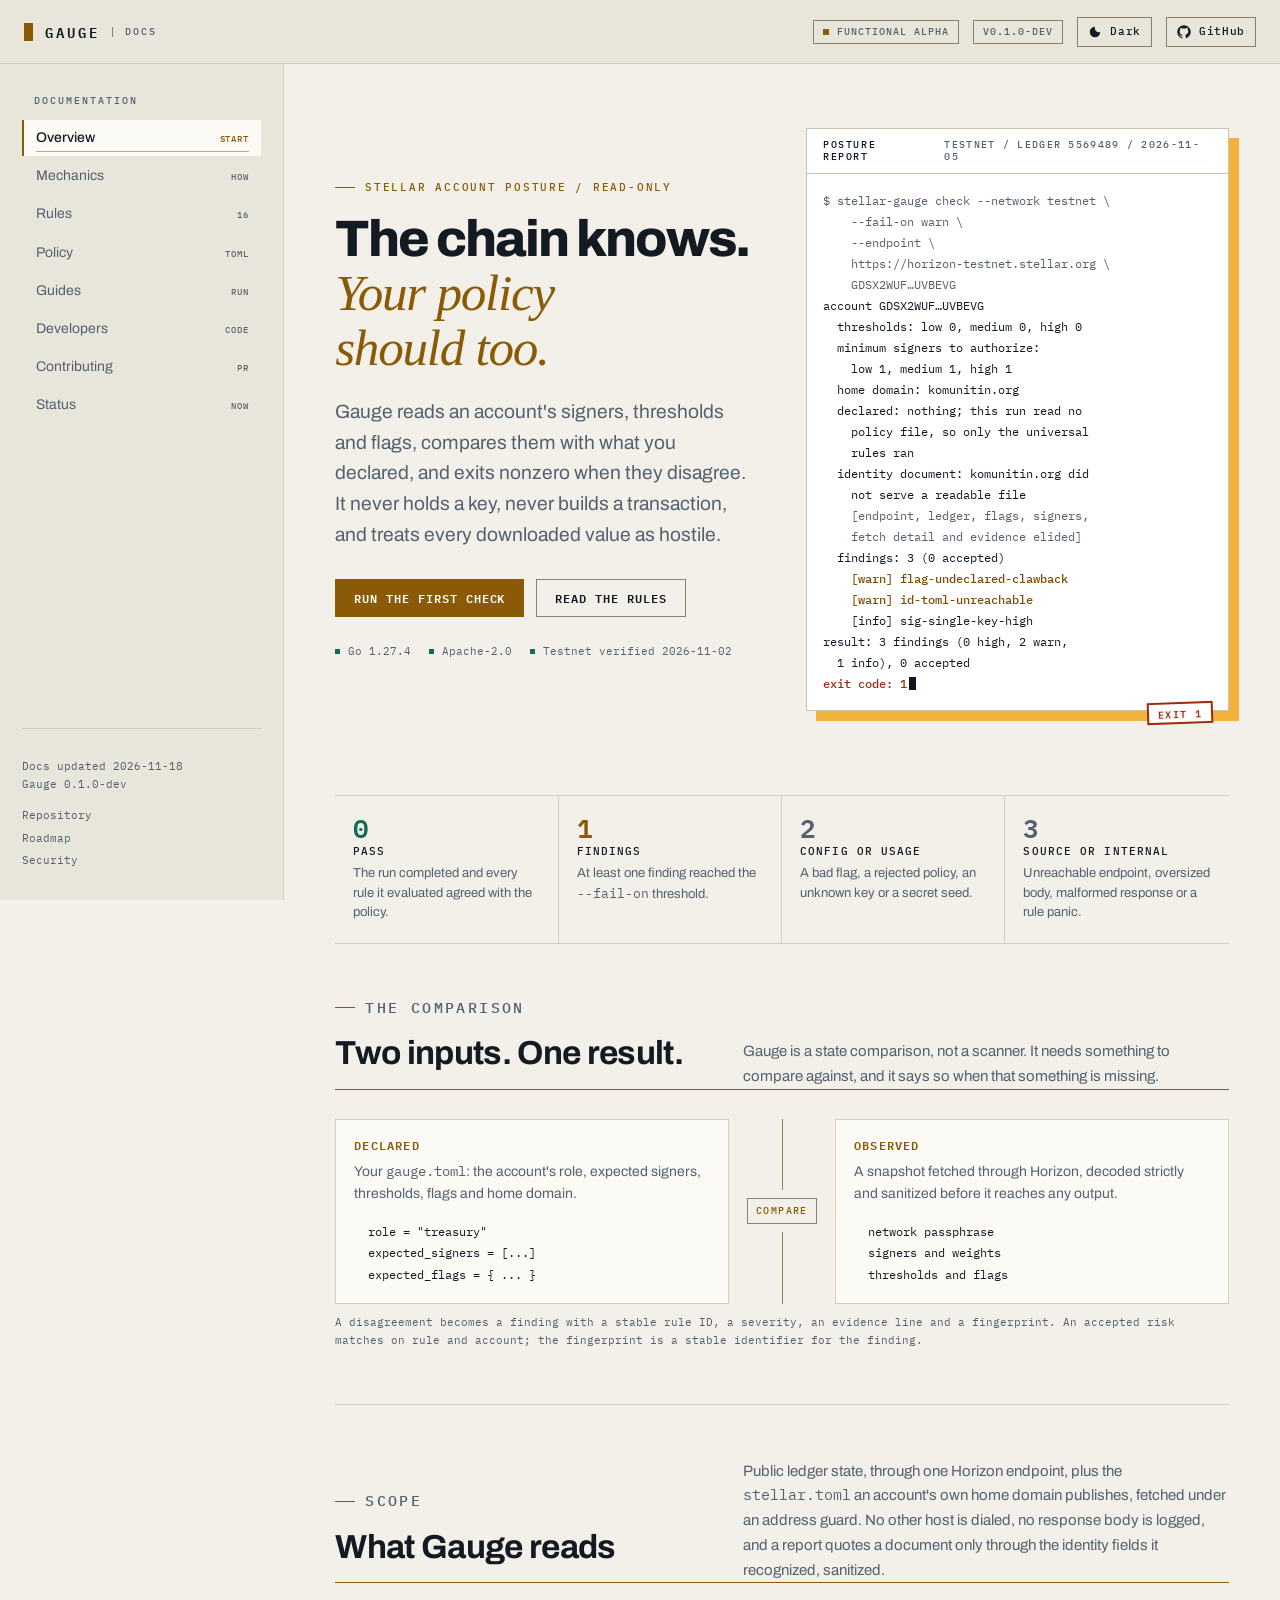
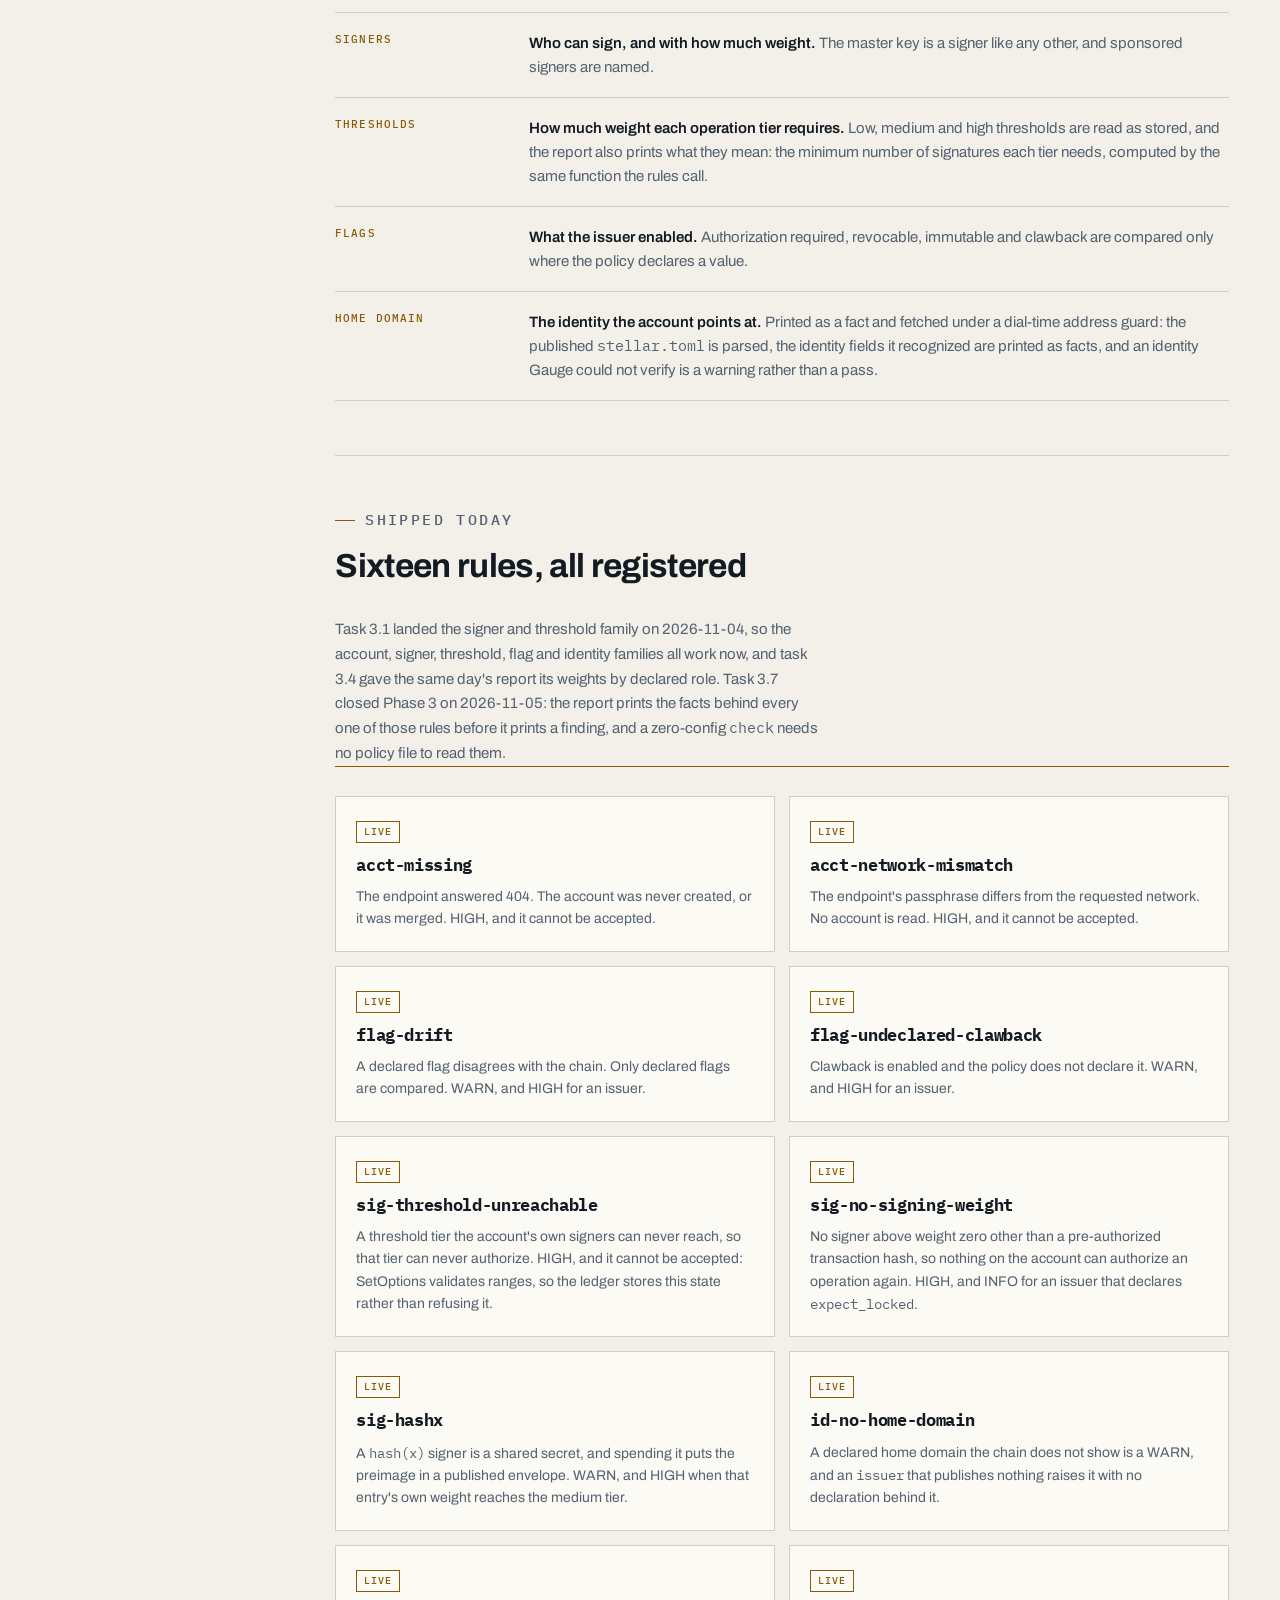
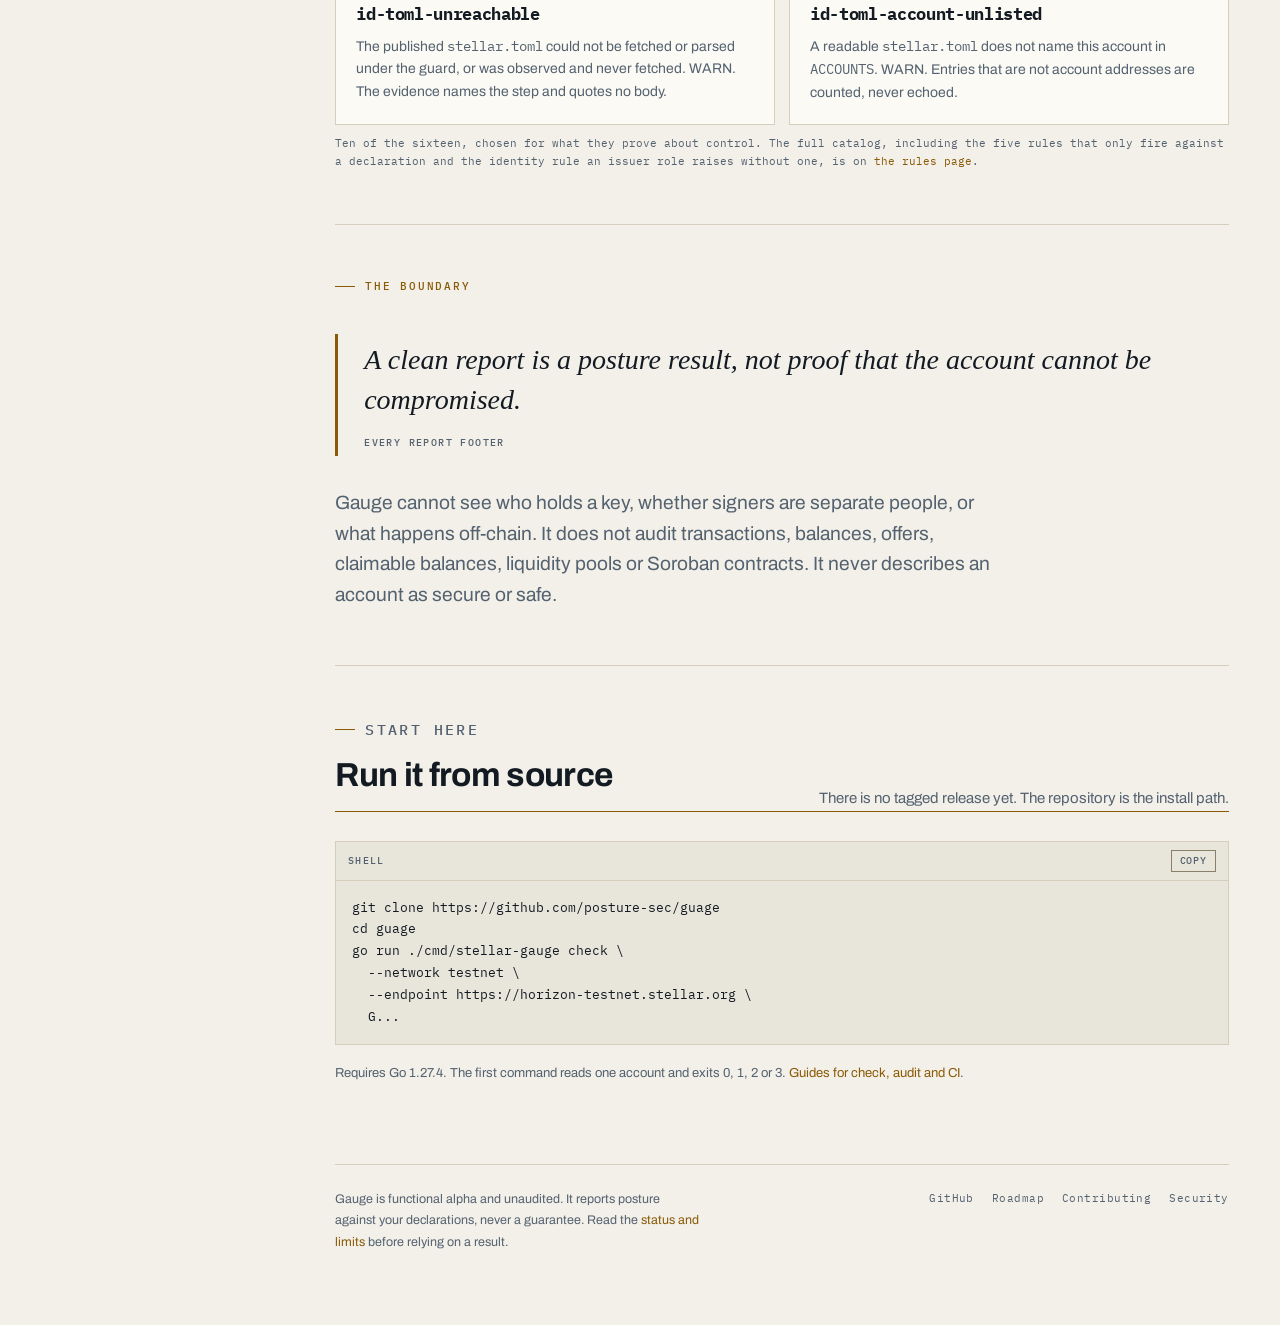
==== commit 36f7c7e9: "Merge branch 'main' into fix/7.20-7.22-policy-load-boundaries" ====
--- a/site/index.html
+++ b/site/index.html
@@ -58,10 +58,12 @@
         <a href="rules.html">Rules <span>16</span></a>
         <a href="policy.html">Policy <span>toml</span></a>
         <a href="guides.html">Guides <span>run</span></a>
+        <a href="developers.html">Developers <span>code</span></a>
+        <a href="contributing.html">Contributing <span>pr</span></a>
         <a href="status.html">Status <span>now</span></a>
       </nav>
       <div class="side-meta">
-        <p>Docs updated 2026-11-05<br>Gauge 0.1.0-dev</p>
+        <p>Docs updated 2026-11-18<br>Gauge 0.1.0-dev</p>
         <a href="https://github.com/posture-sec/guage">Repository</a>
         <a href="https://github.com/posture-sec/guage/blob/main/ROADMAP.md">Roadmap</a>
         <a href="https://github.com/posture-sec/guage/blob/main/SECURITY.md">Security</a>
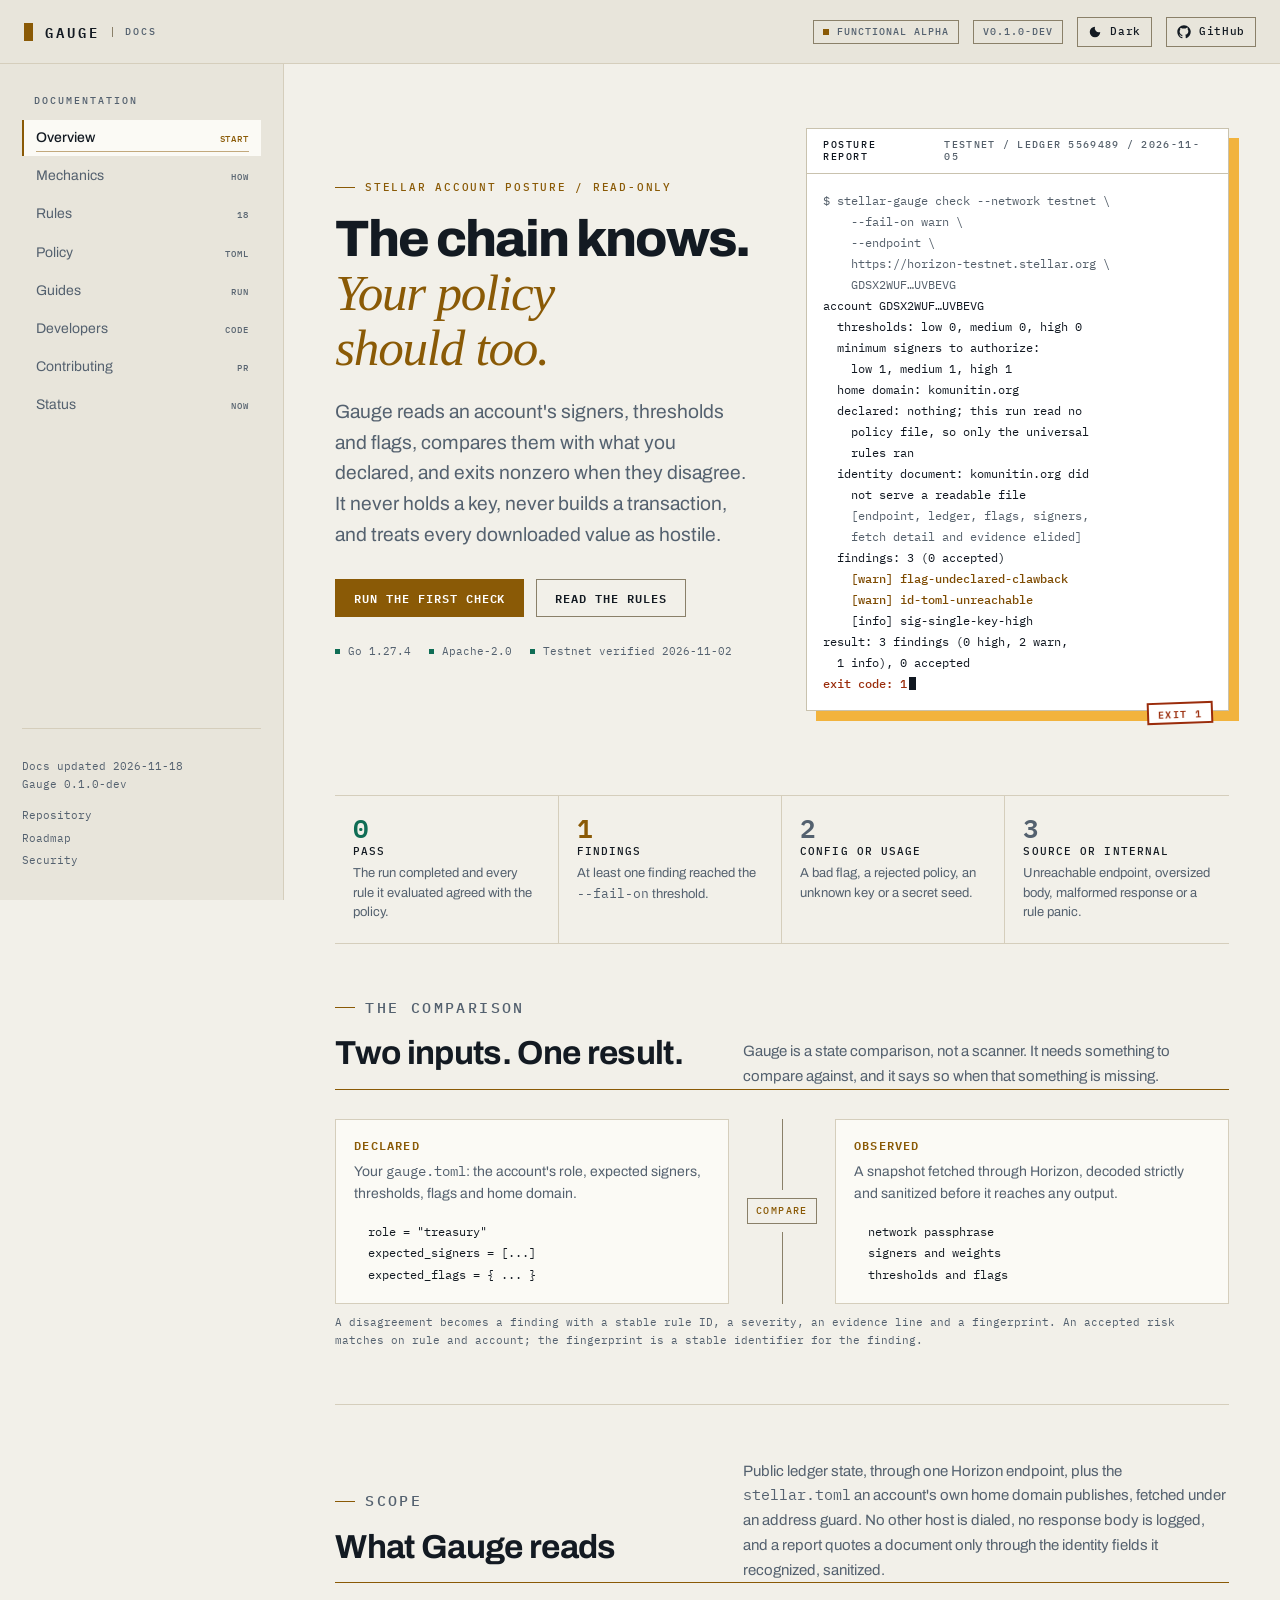
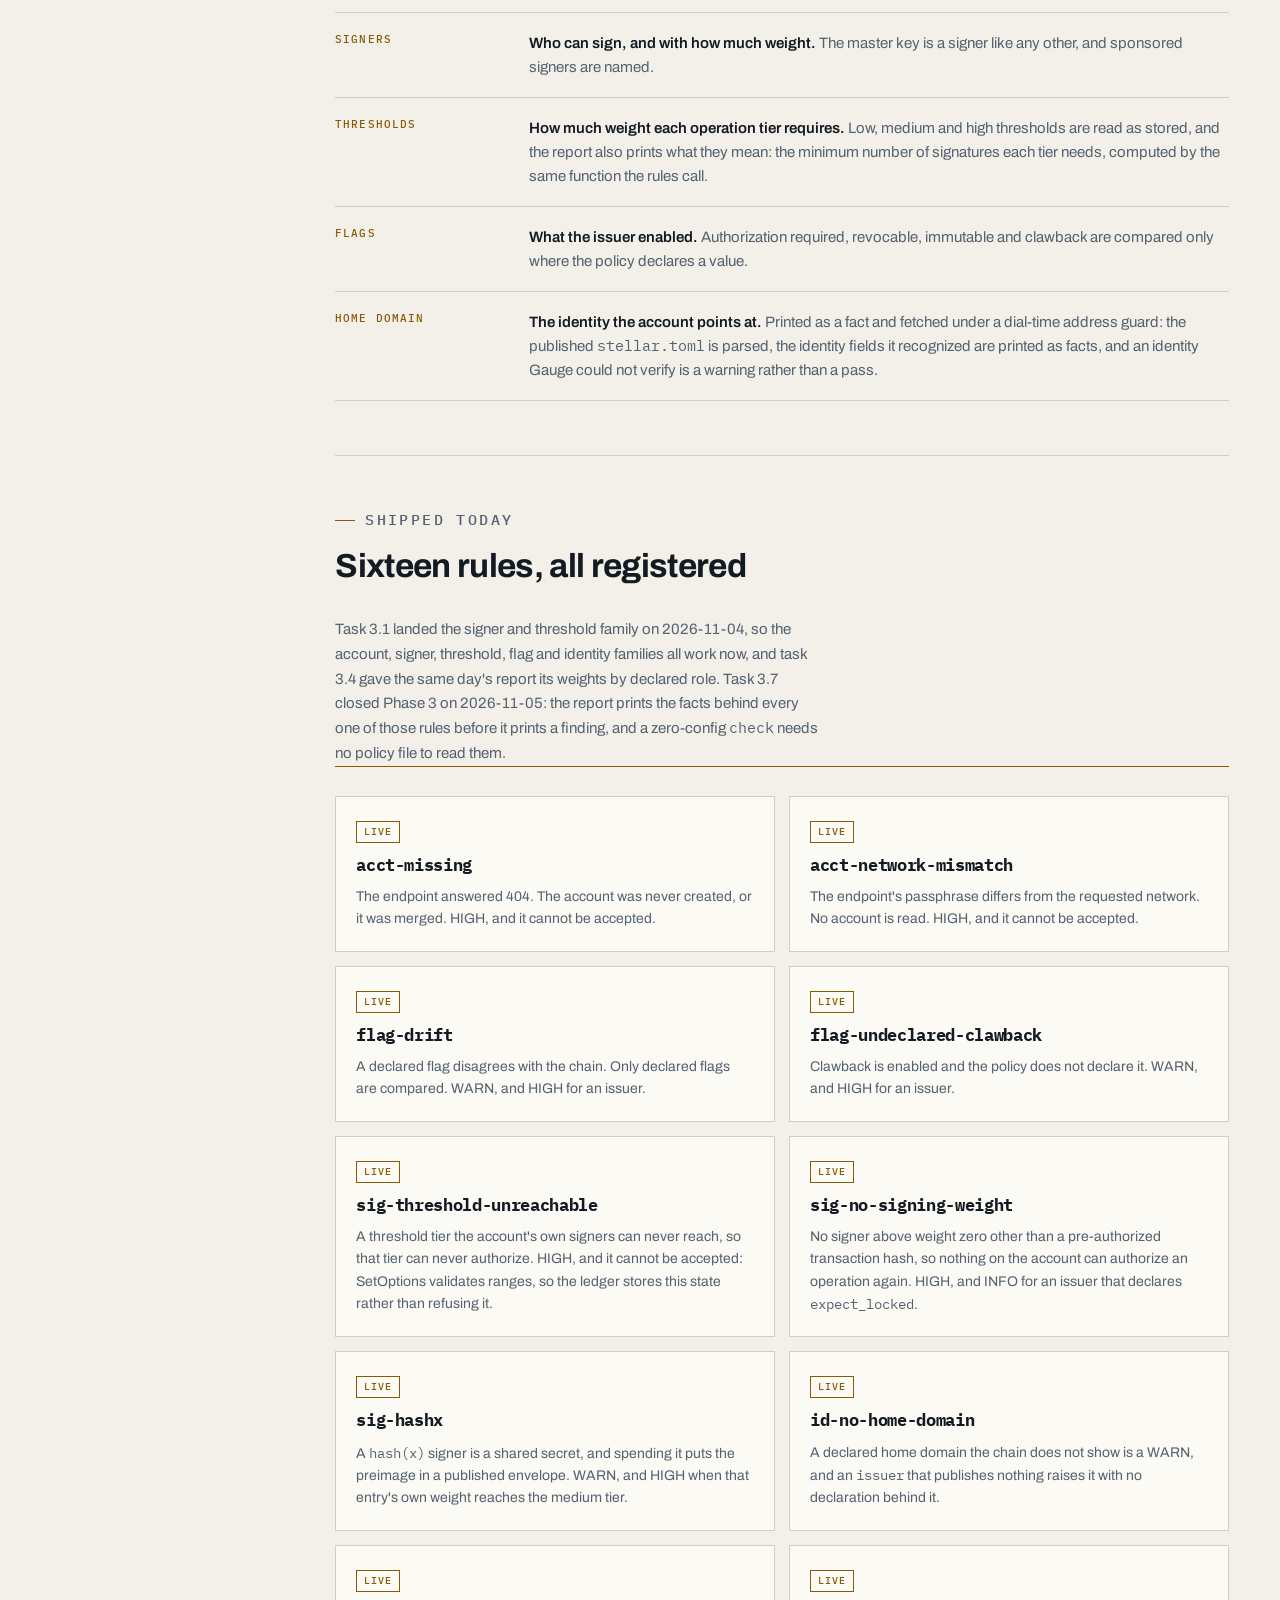
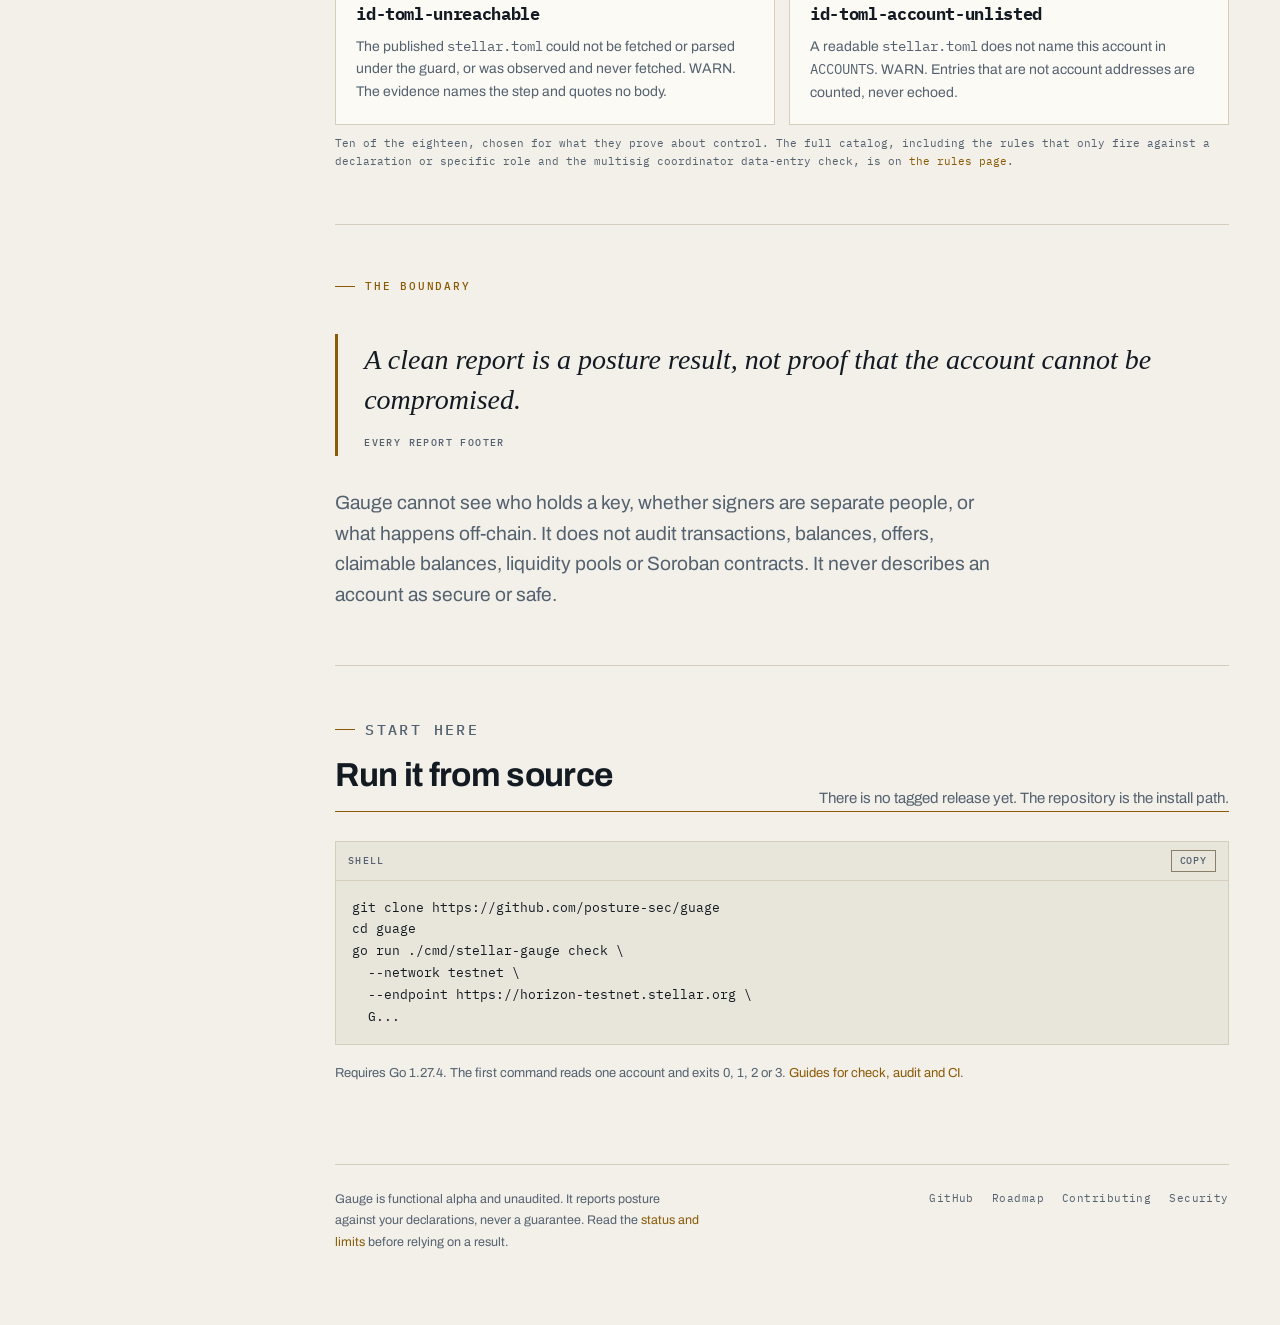
==== commit ba2232e4: "docs(site): document 18 rules and coordinator policy check" ====
--- a/site/index.html
+++ b/site/index.html
@@ -55,7 +55,7 @@
       <nav class="side-nav" aria-label="Documentation">
         <a href="index.html" aria-current="page">Overview <span>start</span></a>
         <a href="mechanics.html">Mechanics <span>how</span></a>
-        <a href="rules.html">Rules <span>16</span></a>
+        <a href="rules.html">Rules <span>18</span></a>
         <a href="policy.html">Policy <span>toml</span></a>
         <a href="guides.html">Guides <span>run</span></a>
         <a href="developers.html">Developers <span>code</span></a>
@@ -245,7 +245,7 @@
               <p>A readable <code>stellar.toml</code> does not name this account in <code>ACCOUNTS</code>. WARN. Entries that are not account addresses are counted, never echoed.</p>
             </article>
           </div>
-          <p class="table-caption">Ten of the sixteen, chosen for what they prove about control. The full catalog, including the five rules that only fire against a declaration and the identity rule an <code>issuer</code> role raises without one, is on <a href="rules.html">the rules page</a>.</p>
+          <p class="table-caption">Ten of the eighteen, chosen for what they prove about control. The full catalog, including the rules that only fire against a declaration or specific role and the multisig coordinator data-entry check, is on <a href="rules.html">the rules page</a>.</p>
         </section>
 
         <section class="section">
